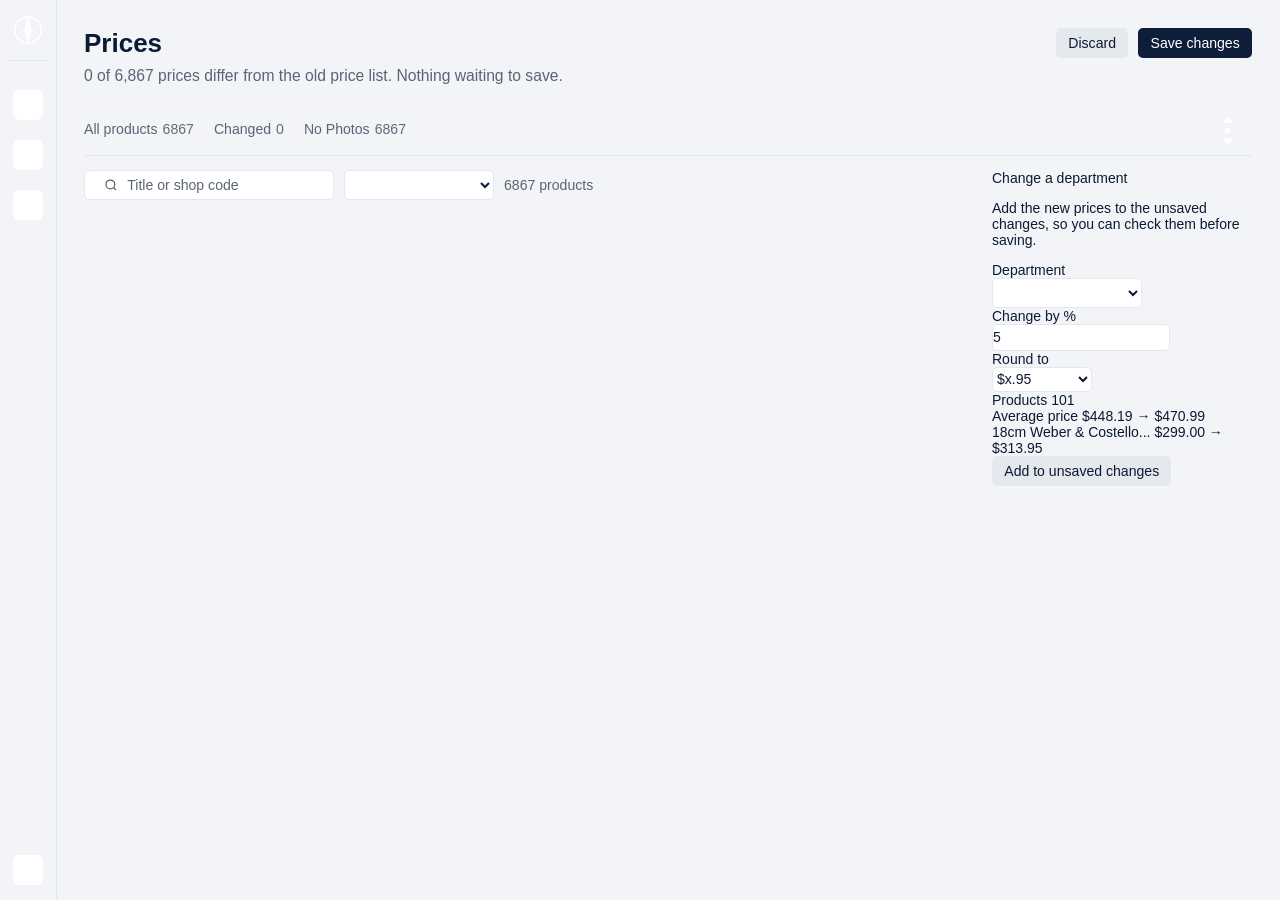
==== price.html @ 02f901e6 "UI-WIP" ====
<!doctype html>
<html lang="en">
  <head>
    <meta charset="UTF-8" />
    <meta name="viewport" content="width=device-width, initial-scale=1.0" />
    <title>Price Message</title>
    <link rel="stylesheet" href="./css/style.css" />
    <link rel="stylesheet" href="./css/price.css" />
  </head>
  <body>

    <!-- Dashboard --> 
    <div class="dashboard">
      <!-- left-sidebar -->
      <aside class="sidebar">
        <div class="sidebar-logo">
          <svg
            id="icon"
            xmlns="http://www.w3.org/2000/svg"
            viewBox="0 0 32 32"
            fill="none"
            stroke="currentColor"
            stroke-width="1.6"
          >
            <circle cx="16" cy="16" r="14" />
            <path d="M16 3.5l3 12.5-3 12.5-3-12.5z" fill="currentColor" />
            <path
              d="M3.5 16l12.5-2 12.5 2-12.5 2z"
              fill="currentColor"
              fill-opacity=".35"
              stroke="none"
            />
          </svg>
        </div>

        <nav class="sidebar-nav">
          <a href="./price.html" class="nav-item" title="Prices">
            <svg
              id="icon"
              xmlns="http://www.w3.org/2000/svg"
              viewBox="0 0 24 24"
              fill="none"
              stroke="currentColor"
              stroke-width="1.5"
            >
              <path d="M3 12V4h8l10 10-8 8z" />
              <circle cx="7.5" cy="8.5" r="1.5" />
            </svg>
          </a>

          <a href="./team.html" class="nav-item" title="Team">
            <svg
              id="icon"
              xmlns="http://www.w3.org/2000/svg"
              viewBox="0 0 24 24"
              fill="none"
              stroke="currentColor"
              stroke-width="1.5"
            >
              <circle cx="9" cy="8" r="3.5" />
              <path d="M2.5 20c.8-3.6 3.3-5.5 6.5-5.5s5.7 1.9 6.5 5.5" />
              <path
                d="M16 4.6a3.5 3.5 0 0 1 0 6.8M18.5 14.8c1.6.8 2.6 2.5 3 5.2"
              />
            </svg>
          </a>

          <a href="#" class="nav-item" title="">
            <svg
              id="icon"
              xmlns="http://www.w3.org/2000/svg"
              viewBox="0 0 24 24"
              fill="none"
              stroke="currentColor"
              stroke-width="1.5"
            >
              <path d="M3 9l1.5-5h15L21 9M4 9v11h16V9M3 9h18" />
              <path d="M9.5 20v-6h5v6" />
            </svg>
          </a>
        </nav>

        <div class="sidebar-bottom">
          <a href="./signIn.html" class="nav-item" title="Logout">
            <svg
              id="icon"
              xmlns="http://www.w3.org/2000/svg"
              viewBox="0 0 24 24"
              fill="none"
              stroke="currentColor"
              stroke-width="1.5"
            >
              <path d="M14 4h5v16h-5M10 8l-4 4 4 4M6 12h10" />
            </svg>
          </a>
        </div>
      </aside>

      <!-- main content -->
       <main class="main-content">
        <!-- header -->
        <header class="page-header"> 
          <div class="header-titles">
            <h1>Prices</h1>
            <p class="header-subtitle" id="price-status-subtitle">
              0 of 6,867 prices differ from the old price list. Nothing waiting to save.
            </p>
          </div>
          <div class="header-actions">
            <button type="button" class="btn-secondary" id="discard-btn" disabled>
              Discard
            </button>
            <button type="button" class="btn-primary" id="save-btn" disabled>
              Save changes
            </button>
          </div>
        </header>

        <!-- FILTER TABS BAR -->
        <div class="tabs-bar">
          <div class="filter-tabs" role="tablist">
            <button type="button" class="tab-btn" data-tab="all">
              All products <span class="tab-count" id="tab-all-count"> 6867 </span>
            </button>
            <button type="button" class="tab-btn" data-tab="changed">
              Changed <span class="tab-count" id="tab-changed-count"> 0 </span>
            </button>
            <button type="button" class="tab-btn" data-tab="nophoto">
              No Photos <span class="tab-count" id="tab-nophoto-count"> 6867 </span>
            </button>
          </div>

          <button type="button" class="theme-cycle-btn" id="theme-toggle-btn" title="Toggle theme" aria-label="Toggle theme">
            <svg width="14" height="18" viewBox="0 0 14 18" fill="currentColor">
              <path d="M7 1l3 3.5H4L7 1zm0 16l-3-3.5h6L7 17z" /> 
              <circle cx="7" cy="9" r="1.6" />
            </svg>
          </button>
        </div>

        <!-- Two-Column-Layout -->
        <div class="content-layout">

          <!-- Left-table-column -->
           <section class="table-section">
            
            <!-- Search Bar and Department Filter Toolbar -->
             <div class="table-toolbar">
              <div class="toolbar-controls">
                <!-- search-box -->
                <div class="search-box">
                  <svg id="icon" xmlns="http://www.w3.org/2000/svg" viewBox="0 0 24 24" fill="none" stroke="currentColor" stroke-width="2">
                    <circle cx="11" cy="11" r="7"/>
                    <path d="M20 20l-4-4"/>
                  </svg>
                  <input type="search" placeholder="Title or shop code" id="search-input" autocomplete="off">
                </div>
                <!-- filter toolbar -->
                 <select id="filter-department" class="select-control" aria-label="Filter by department"></select>
                 <!-- total-product-count -->
                  <div class="toolbar-count" id="filter-count"> 6867 products</div>
              </div>
             </div>

             <!-- Products tables -->
             <div class="table-wrapper">

             </div>

           </section>

           <!-- Right -- Department -- Change card -->
            <aside class="department-card">
              <h>Change a department</h>
              <p>Add the new prices to the unsaved changes, so you can check them before saving.</p>
              <div class="form-group">
                <label for="bulk-department" class="form-label"> Department</label> <br>
                <select class="select-control" id="bulk-department"></select>
              </div>

              <div class="form-row">
                <div>
                  <label for="bulk-percentage" class="form-label"> Change by % </label> <br>
                  <input type="number" id="bulk-percentage" class="input-control" value="5" step="1">
                </div>

                <div>
                  <label for="bulk-round" class="form-label"> Round to </label> <br>
                  <select id="bulk-round" class="input-control">
                    <option value="$x.95"> $x.95 </option>
                    <option value="$x.99"> $x.99 </option>
                    <option value="Nearest 10c"> Nearest 10c </option>
                    <option value="Exact cents"> Exact cents </option>
                  </select>
                </div>

                <!-- preview -->
                 <div class="bulk-preview">
                  <div class="preview-row">
                <span class="preview-label">Products</span>
                <span class="preview-val" id="preview-count">101</span>
              </div>
              <div class="preview-row">
                <span class="preview-label">Average price</span>
                <span class="preview-val" id="preview-avg">$448.19 &rarr; $470.99</span>
              </div>
              <div class="preview-row">
                <span class="preview-label" id="preview-sample-name">18cm Weber &amp; Costello...</span>
                <span class="preview-val" id="preview-sample-price">$299.00 &rarr;<br />$313.95</span>
              </div>
                 </div>

              <button type="button" class="btn-secondary" id="apply-department-btn">
                Add to unsaved changes
              </button>
            </aside>
            
        </div>

        </div>
       </main>
      </div>
  </body>
</html>
---- css/style.css ----
/* Base reset */
:root {
  color-scheme: light;
  box-sizing: border-box;
  padding-top: env(safe-area-inset-top, 0px);
  padding-bottom: env(safe-area-inset-bottom, 0px);
}

html {
  scroll-padding-top: env(safe-area-inset-top, 0px);
}

body {
  margin: 0;
  padding: 0;
  font:
    14px -apple-system,
    BlinkMacSystemFont,
    sans-serif;
  background: #fff;
  color: #000;
}

img {
  max-width: 100%;
}

[hidden]:not([hidden="until-found" i]) {
  display: none !important;
}

:root {
  --ground: #f3f5f8;
  --raised: #e6eaf1;
  --ink: #0c1a33;
  --soft: #46546f;
  --gold: #c9a245;
  --gold-ink: #75580f;
  --on-dark: #f2f4f8;
  --on-dark-soft: #c3cbdb;
  --scrim: rgba(6, 12, 28, 0.62);

  /* cover grounds: brand surfaces, identical in both themes */
  --navy: #0e1d3a;
  --navy-2: #1b2f57;
  --steel: #2c4a78;
  --sea: #123a4f;
  --paper: #e1e7ef;
  --cover-gold: #c9a245;

  /* staff ledger (achromatic-ledger, blue-grey face) */
  --l-ground: #f2f4f7;
  --l-surface: #ffffff;
  --l-border: #e4e8ee;
  --l-rule: #edf0f4;
  --l-control: #cdd4de;
  --l-text: #0c1a33;
  --l-muted: #5a6476;
  --l-primary: #0e1d3a;
  --l-on-primary: #ffffff;
  --l-secondary: #e5e8ed;
  --l-active: #e8ecf2;
  --l-signal: #8a6612;
  --l-signal-bg: #f7efd9;
  --l-negative: #b4232a;

  --font: "Archivo", "Helvetica Neue", Arial, sans-serif;
  --step-small: clamp(0.9375rem, 0.9rem + 0.1vw, 1rem);
  --step-body: clamp(1.0625rem, 1rem + 0.25vw, 1.1875rem);
  --step-lead: clamp(1.25rem, 1.1rem + 0.7vw, 1.625rem);
  --step-head: clamp(2rem, 1.3rem + 3.2vw, 4rem);
  --step-display: clamp(2.5rem, 8.2vw, 8.25rem);

  --ease-out: cubic-bezier(0.22, 1, 0.36, 1);
  --ease-expo: cubic-bezier(0.16, 1, 0.3, 1);
  --ease-in-out: cubic-bezier(0.76, 0, 0.24, 1);
  --ease-soft: cubic-bezier(0.33, 1, 0.68, 1);
  --ease-drawer: cubic-bezier(0.32, 0.72, 0, 1);
  --t-press: 140ms;
  --t-hover: 180ms;
  --t-ui: 240ms;

  --margin: max(16px, env(safe-area-inset-left, 0px));
  --margin-r: max(16px, env(safe-area-inset-right, 0px));
}

@media (prefers-color-scheme: dark) {
  :root:not([data-theme="light"]) {
    --ground: #08132a;
    --raised: #102042;
    --ink: #eef1f6;
    --soft: #a9b4ca;
    --gold-ink: #dcb860;
    --l-ground: #0b0c0e;
    --l-surface: #141518;
    --l-border: #26282d;
    --l-rule: #1d1f23;
    --l-control: #3d4047;
    --l-text: #f2f3f5;
    --l-muted: #a3a8b2;
    --l-primary: #f2f3f5;
    --l-on-primary: #0c1a33;
    --l-secondary: #24262b;
    --l-active: #1f2125;
    --l-signal: #dcb860;
    --l-signal-bg: #2a2416;
    --l-negative: #f08080;
    color-scheme: dark;
  }
}

:root[data-theme="dark"] {
  --ground: #08132a;
  --raised: #102042;
  --ink: #eef1f6;
  --soft: #a9b4ca;
  --gold-ink: #dcb860;
  --l-ground: #0b0c0e;
  --l-surface: #141518;
  --l-border: #26282d;
  --l-rule: #1d1f23;
  --l-control: #3d4047;
  --l-text: #f2f3f5;
  --l-muted: #a3a8b2;
  --l-primary: #f2f3f5;
  --l-on-primary: #0c1a33;
  --l-secondary: #24262b;
  --l-active: #1f2125;
  --l-signal: #dcb860;
  --l-signal-bg: #2a2416;
  --l-negative: #f08080;
  color-scheme: dark;
}
---- css/price.css ----
@import url(./style.css);

/* *,
*::before,
*::after{
  box-sizing: border-box;
} */

body{
  color: var(--l-text);
  min-height: 100vh;
  margin: 0;
  font-family: var(--font);
  background-color: var(--l-ground);
  -webkit-font-smoothing: antialiased;
}
/* DASHBOARD */
.dashboard {
  display: flex;
  min-height: 100vh;
  background-color: var(--l-ground);
}

/* SVG -- ICONS */
svg {
  min-width: 30px;
  color: white;
  padding: 0.5em;
}

/* SIDEBAR */
.sidebar {
  width: 4em;
  min-width: 4em;
  height: 100vh;

  position: fixed;
  left: 0;
  top: 0;

  /* background-color: var(--l-ground); */
  border-right: 1px solid var(--l-border);

  display: flex;
  flex-direction: column;
  align-items: center;

  z-index: 100;
}

.sidebar-logo {
  height: 60px;
  max-width: 60px;

  display: flex;
  justify-content: center;
  align-items: center;

  border-bottom: 1px solid var(--l-border);
  margin-bottom: 15px;
}

.sidebar-nav {
  width: 100%;
  display: flex;
  flex-direction: column;
  gap: 20px;
  padding-top: 1em;
}

.nav-item {
  width: 30px;
  height: 30px;

  margin: 0 auto;
  background-color: var(--l-surface);

  display: flex;
  justify-content: center;
  align-items: center;

  border-radius: 6px;
  transition: 0.2s;
}

.nav-item:hover {
  background-color: var(--l-active);
  color: var(--l-text);
}

.nav-item.active {
  background-color: var(--l-secondary);
  color: var(--l-text);
}

.sidebar-bottom {
  margin-top: auto;
  padding-bottom: 15px;
}

/* main wrokspace -- main content */
.main-content{
  margin-left: 4em;
  width: calc(100% - 50px);
  padding: 2em 2em;
}

/* Top-header */
.page-header{
  display: flex;
  align-items: flex-start;
  justify-content: space-between;
  gap: 30px;
  margin-bottom: 1em;
}

.header-titles h1{
  font-size: var(--step-lead);
  margin: 0 0 0.3em 0;
}

.header-titles p{
  font-size: var(--step-small);
  color: var(--l-muted);
  margin: 0 0 0.5em 0;
}

.header-actions{
  display: flex;
  align-items: center;
  gap: 10px;
}

.btn-secondary{
  background-color: var(--l-secondary);
  color: var(--l-text);
  border-color: var(--l-border);
  font-size: clamp(0.7rem, 0.8rem + 0.1vw, 9rem);
  height: 30px;
  padding: 0 0.8em;
  cursor: pointer;
  border: 1px solid transparent;
  border-radius: 5px;
  transition: opacity var(--t-hover), background-color var(--t-hover), border-color var(--t-hover);
}

.btn-secondary:hover{
  background-color: var(--l-control);
}

.btn-primary{
  background-color: var(--l-primary);
  color: var(--l-on-primary);
  border-color: var(--l-border);
  font-size: clamp(0.7rem, 0.8rem + 0.1vw, 9rem);
  height: 30px;
  padding: 0 0.8em;
  cursor: pointer;
  border: 1px solid transparent;
  border-radius: 5px;
  transition: opacity var(--t-hover), background-color var(--t-hover), border-color var(--t-hover);
}

.btn-primary:hover{
  opacity: 0.9;
  background-color: var(--l-primary);
}

/* FILTER TABS BAR */
.tabs-bar{
  display: flex;
  align-items: center;
  justify-content: space-between;
  border-bottom: 1px solid var(--l-border);
  margin-bottom: 1em;
  /* padding-bottom: 0.5em; */
}

.filter-tabs{
  display: flex;
  align-items: center;
  gap: 20px;
}

.tab-btn{
  background: none;
  border: none;
  border-bottom: 2px solid transparent;
  padding: 0.5em 0em 0.6em;
  margin-bottom: -1px;
  font-size: clamp(0.7rem, 0.8rem + 0.1vw, 9rem);
  color: var(--l-muted);
  cursor: pointer;
  display: inline-flex;
  gap: 5px;
  align-items: center;
  transition: color var(--t-hover), border-color var(--t-hover);
}

.tab-btn:hover{
  color: var(--l-text);
}

.tab-btn.active{
  color: var(--l-text);
  font-weight: 600;
  border-bottom-color: var(--l-text);
}

.tab-count{
  font-size: clamp(0.7rem, 0.8rem + 0.1vw, 9rem);
  opacity: 0.95;
  font-variant-numeric: tabular-nums;
}

.theme-cycle-btn{
  background: none;
  border: none;
  color: var(--l-muted);
  cursor: pointer;
  padding: 0.1em;
  display: flex;
  align-items: center;
  justify-content: center;
  border-radius: 5px;

  svg{
    height: 32px;
    width: 32px;
  }
}

.theme-cycle-btn:hover{
  opacity: 0.8px;
  color: var(--l-text);
}

/* <!-- Search Bar and Department Filter Toolbar --> */
.content-layout{
  display: grid;
  grid-template-columns: minmax(0,1fr) 260px;
  gap: 25px;
  align-items: start;
}

.table-toolbar{
  display: flex;
  justify-content: space-between;
  align-items: center;
  gap: 20px;
  margin-bottom: 0.8em;
}

.toolbar-controls {
  display: flex;
  align-items: center;
  justify-self: end;
  gap: 10px;
}

.search-box{
  position: relative;
  width: 250px;
}

.search-box svg{
  position: absolute;
  left: 5px;
  top: 50%;
  transform: translateY(-50%);
  width: 15px;
  height: 15px;
  color: var(--l-muted);
  pointer-events: none;
}

.search-box input {
  width: 100%;
  height: 30px;
  padding: 0.2em 0.8em 0.2em 3em;
  background-color: var(--l-surface);
  border: 1px solid var(--l-border);
  border-radius: 5px;
  color: var(--l-text);
  font-size: clamp(0.7rem, 0.8rem + 0.1vw, 9rem);
  outline: none;
  transition: border-color var(--t-hover);
}

.search-box input::placeholder {
  color: var(--l-muted);
}

.search-box input:focus,
.select-control:focus,
.input-control:focus,
.price-input-wrapper:focus-within {
  border-color: var(--gold);
  box-shadow: 0 0 0 1px rgba(201, 162, 69, 0.25);
}

.select-control {
  height: 30px;
  padding: 0.2em 1em 0.2 1em;
  background-color: var(--l-surface);
  border: 1px solid var(--l-border);
  border-radius: 5px;
  color: var(--l-text);
  font-size: clamp(0.7rem, 0.8rem + 0.1vw, 9rem);
  outline: none;
  cursor: pointer;
  min-width: 150px;
}

.toolbar-count {
  font-size: clamp(0.7rem, 0.8rem + 0.1vw, 9rem);
  color: var(--l-muted);
  font-variant-numeric: tabular-nums;
}

.input-control {
  height: 25px;
  padding: 0em 0em 0em 0em;
  background-color: var(--l-surface);
  border: 1px solid var(--l-border);
  border-radius: 5px;
  color: var(--l-text);
  font-size: clamp(0.7rem, 0.8rem + 0.1vw, 9rem);
  outline: none;
  cursor: pointer;
  min-width: 100px;
}
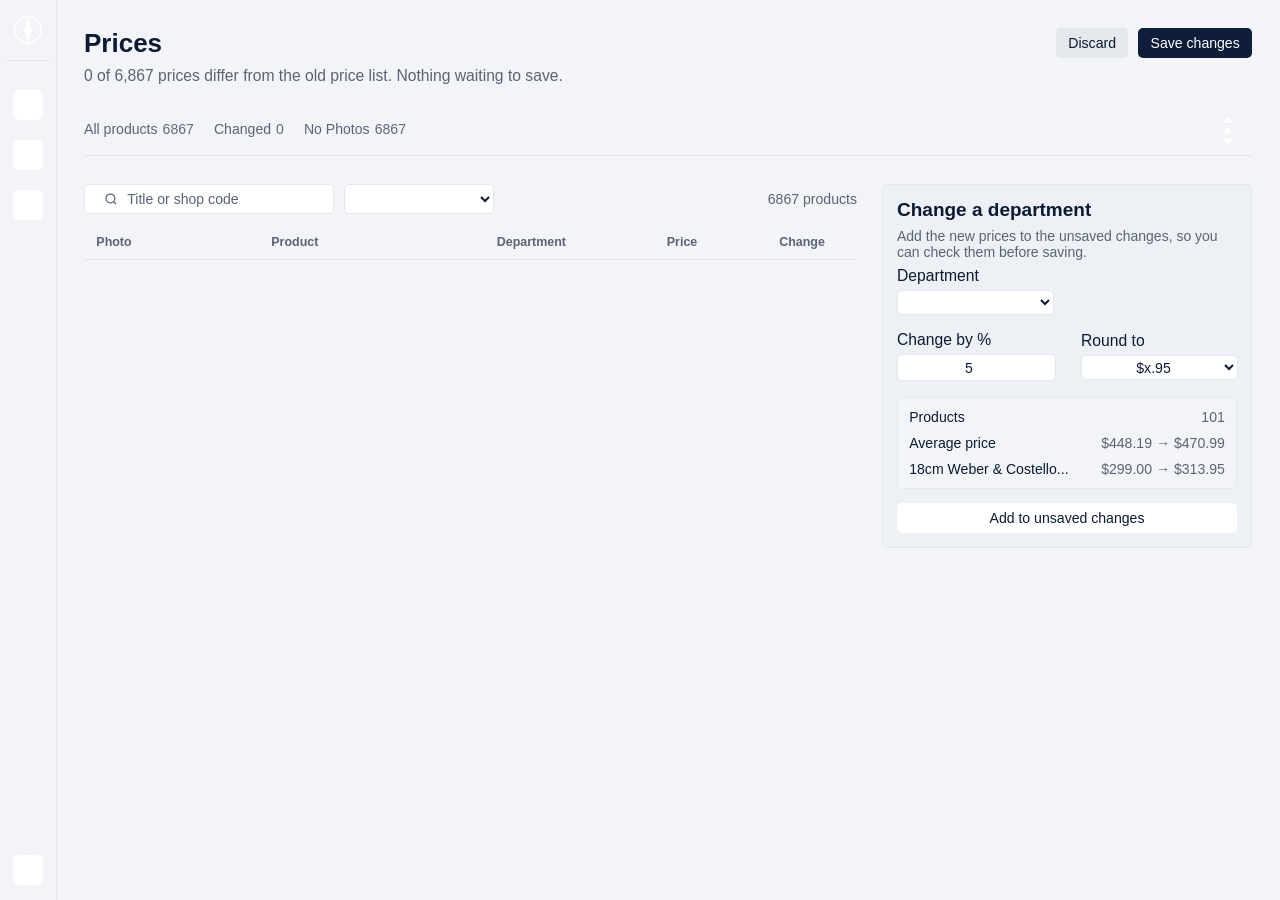
==== commit c555691a: "prices UI --- WIP . JS inprogress" ====
--- a/price.html
+++ b/price.html
@@ -158,24 +158,44 @@
                 <!-- filter toolbar -->
                  <select id="filter-department" class="select-control" aria-label="Filter by department"></select>
                  <!-- total-product-count -->
+                 </div>
                   <div class="toolbar-count" id="filter-count"> 6867 products</div>
-              </div>
              </div>
 
-             <!-- Products tables -->
+             <!-- Products container -->
              <div class="table-wrapper">
-
+              <!-- Products tables -->
+              <table class="products-table">
+                <thead>
+                  <tr>
+                    <th class="col-photo">Photo</th>
+                    <th class="col-product sortable" data-sort="title" title="Sort by Product">
+                      Product
+                    </th>
+                    <th class="col-dept sortable" data-sort="department" title="Sort by Department">
+                      Department
+                    </th>
+                    <th class="col-price sortable" data-sort="price" title="Sort by Price">
+                      Price
+                    </th>
+                    <th class="col-change sortable" data-sort="change" title="Sort by Change">
+                      Change
+                    </th>
+                  </tr>
+                </thead>
+                <tbody id="products-tbody"></tbody>
+              </table>
              </div>
 
            </section>
 
            <!-- Right -- Department -- Change card -->
             <aside class="department-card">
-              <h>Change a department</h>
+              <h2>Change a department</h2>
               <p>Add the new prices to the unsaved changes, so you can check them before saving.</p>
               <div class="form-group">
                 <label for="bulk-department" class="form-label"> Department</label> <br>
-                <select class="select-control" id="bulk-department"></select>
+                <select class="input-control" id="bulk-department"></select>
               </div>
 
               <div class="form-row">
@@ -193,10 +213,11 @@
                     <option value="Exact cents"> Exact cents </option>
                   </select>
                 </div>
+              </div>
 
                 <!-- preview -->
-                 <div class="bulk-preview">
-                  <div class="preview-row">
+              <div class="bulk-preview">
+              <div class="preview-row">
                 <span class="preview-label">Products</span>
                 <span class="preview-val" id="preview-count">101</span>
               </div>
@@ -206,11 +227,11 @@
               </div>
               <div class="preview-row">
                 <span class="preview-label" id="preview-sample-name">18cm Weber &amp; Costello...</span>
-                <span class="preview-val" id="preview-sample-price">$299.00 &rarr;<br />$313.95</span>
-              </div>
-                 </div>
-
-              <button type="button" class="btn-secondary" id="apply-department-btn">
+                <span class="preview-val" id="preview-sample-price">$299.00 &rarr; $313.95</span>
+              </div>
+              </div>
+
+              <button type="button" class="btn-savechange" id="apply-department-btn">
                 Add to unsaved changes
               </button>
             </aside>
--- a/css/style.css
+++ b/css/style.css
@@ -119,7 +119,7 @@
   --l-surface: #141518;
   --l-border: #26282d;
   --l-rule: #1d1f23;
-  --l-control: #3d4047;
+  --l-control: #293b63;
   --l-text: #f2f3f5;
   --l-muted: #a3a8b2;
   --l-primary: #f2f3f5;
--- a/css/price.css
+++ b/css/price.css
@@ -14,6 +14,7 @@
   background-color: var(--l-ground);
   -webkit-font-smoothing: antialiased;
 }
+
 /* DASHBOARD */
 .dashboard {
   display: flex;
@@ -172,7 +173,7 @@
   align-items: center;
   justify-content: space-between;
   border-bottom: 1px solid var(--l-border);
-  margin-bottom: 1em;
+  margin-bottom: 2em;
   /* padding-bottom: 0.5em; */
 }
 
@@ -238,7 +239,7 @@
 /* <!-- Search Bar and Department Filter Toolbar --> */
 .content-layout{
   display: grid;
-  grid-template-columns: minmax(0,1fr) 260px;
+  grid-template-columns: minmax(0,1fr) 370px;
   gap: 25px;
   align-items: start;
 }
@@ -254,7 +255,7 @@
 .toolbar-controls {
   display: flex;
   align-items: center;
-  justify-self: end;
+  justify-content: stretch;
   gap: 10px;
 }
 
@@ -318,9 +319,44 @@
   font-variant-numeric: tabular-nums;
 }
 
+/* Right -- Department -- Change card */
+.department-card{
+  padding: 1em 1em;
+  border: 1px solid var(--l-border);
+  border-radius: 5px;
+  background-color: var(--l-rule);
+}
+
+.department-card h2{
+  font: var(--l-text);
+  font-size: var(--step-body);
+  font-weight: 600;
+  margin: 0em 0em;
+}
+
+.department-card p{
+  color: var(--l-muted);
+  margin: 0.5em 0em;
+}
+
+.form-label{
+  font: var(--l-text);
+  font-size: var(--step-small);
+  margin-bottom: 1em;
+}
+
+/* form-row */
+.form-row{
+  display: flex;
+  align-items: center;
+  gap: 25px;
+  margin: 0.7em 0em;
+}
+
 .input-control {
   height: 25px;
-  padding: 0em 0em 0em 0em;
+  padding: 0em;
+  margin: 0.4em 0em;
   background-color: var(--l-surface);
   border: 1px solid var(--l-border);
   border-radius: 5px;
@@ -328,5 +364,141 @@
   font-size: clamp(0.7rem, 0.8rem + 0.1vw, 9rem);
   outline: none;
   cursor: pointer;
-  min-width: 100px;
+  width: 157px;
+  text-align: center;
+}
+
+/* bulk-preview */
+.bulk-preview{
+  display: grid;
+  grid-row: row;
+  gap: 10px;
+  background-color: var(--l-ground);
+  border: 1px solid var(--l-border);
+  border-radius: 5px;
+  padding: 0.8em 0.8em;
+}
+
+.preview-row{
+  display: flex;
+  justify-content: space-between;
+  gap: 20px;
+}
+
+.preview-label{
+  font-size: clamp(0.7rem, 0.8rem + 0.1vw, 0.9rem);
+}
+
+.preview-val{
+  font-size: clamp(0.7rem, 0.8rem + 0.1vw, 0.9rem);
+  color: var(--l-muted);
+}
+
+.btn-savechange{
+  background-color: var(--l-surface);
+  color: var(--l-text);
+  border-color: var(--l-surface);
+  font-size: clamp(0.7rem, 0.8rem + 0.1vw, 9rem);
+  min-width: 340px;
+  height: 30px;
+  padding: 0 0.8em;
+  margin-top: 1em;
+  cursor: pointer;
+  border: 1px solid transparent;
+  border-radius: 5px;
+  transition: opacity var(--t-hover), background-color var(--t-hover), border-color var(--t-hover);
+}
+
+.btn-savechange:hover{
+  background-color: var(--l-control);
+}
+
+/* Product - contaner */
+.table-wrapper{
+  width: 100%;
+  overflow-x: auto;
+}
+
+/* products-table */
+.products-table{
+  width: 100%;
+  border-collapse: collapse;
+  table-layout: fixed;
+}
+
+.products-table thead th{
+  font-size: clamp(0.6rem, 0.7rem + 0.1vw, 8rem);
+  color: var(--l-muted);
+  text-align: center;
+  padding: 0.8em 0.4em;
+  border-bottom: 1px solid var(--l-border);
+  user-select: none;
+}
+
+.products-table thead th.sortable{
+  cursor: pointer;
+  transition: color var(--t-hover);
+}
+
+.products-table thead th.sortable:hover,
+.products-table thead th.sortable.is_sorted{
+  color: var(--l-text);
+}
+
+/* .sort-indicator {
+  display: inline-block;
+  margin-left: 3px;
+  font-size: 10px;
+  color: var(--gold);
+} */
+
+/* table-headers */
+
+/* photos */
+.col-photo{
+  width: 50px;
+}
+
+/* prodcuts */
+.col-product{
+  width: 45%;
+}
+
+/* departments */
+.col-dept{
+  width: 25%;
+}
+
+/* prices */
+.col-price{
+  width: 120px;
+}
+
+/* changes */
+.col-change{
+  width: 100px;
+}
+
+/* table infos */
+.products-table tbody tr {
+  border-bottom: 1px solid var(--l-rule);
+  transition: background-color var(--t-hover);
+}
+ 
+.products-table tbody tr:hover {
+  background-color: rgba(255, 255, 255, 0.015);
+}
+ 
+.products-table tbody tr.row-changed {
+  background-color: var(--l-signal-bg);
+}
+ 
+.products-table td {
+  padding: 8px;
+  vertical-align: middle;
+  font-size: 12.5px;
+}
+ 
+.products-table td:first-child {
+  padding-left: 0;
 }
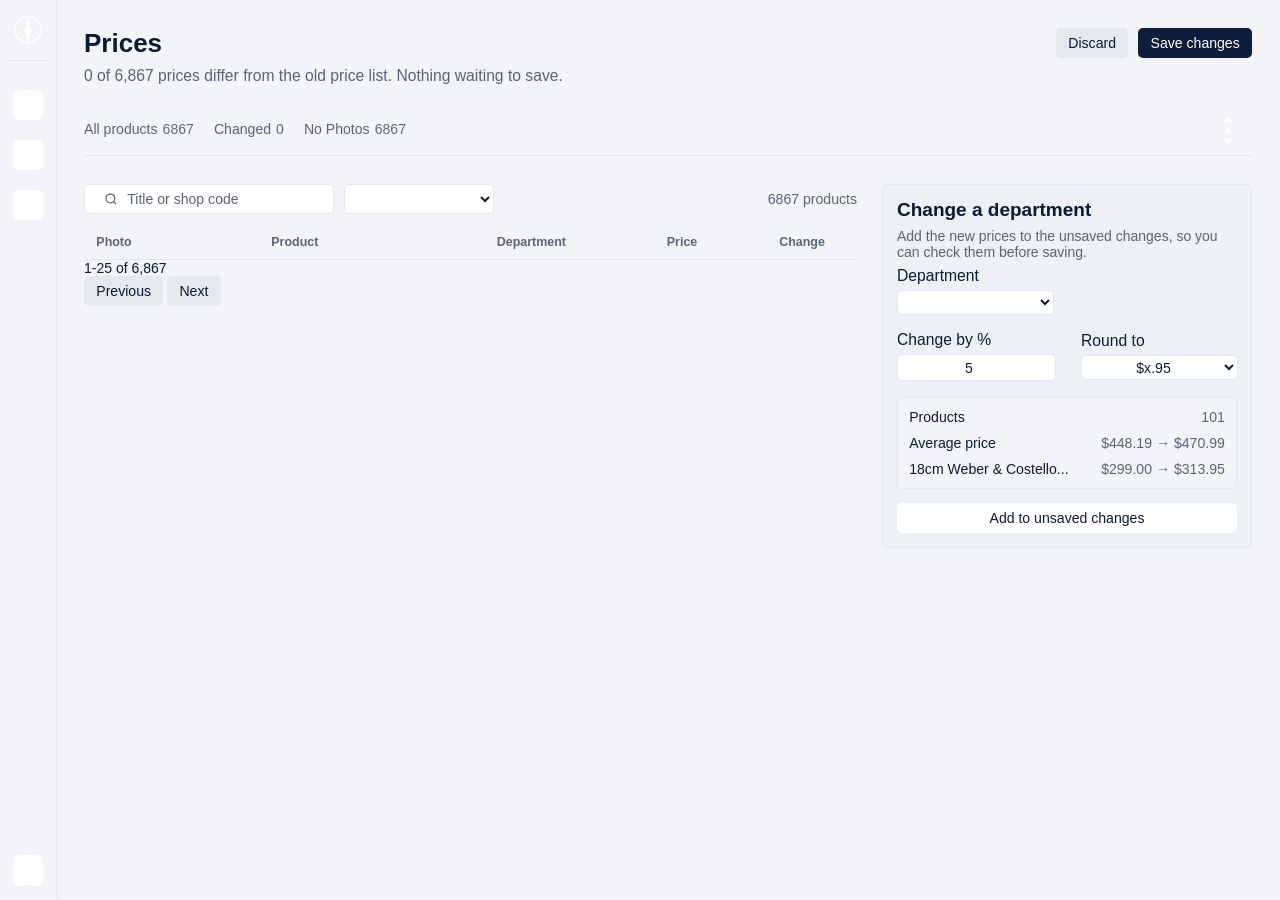
==== commit a4f970dd: "Pagination UI -WIP" ====
--- a/price.html
+++ b/price.html
@@ -166,6 +166,7 @@
              <div class="table-wrapper">
               <!-- Products tables -->
               <table class="products-table">
+                <!-- Table-header -->
                 <thead>
                   <tr>
                     <th class="col-photo">Photo</th>
@@ -183,9 +184,25 @@
                     </th>
                   </tr>
                 </thead>
+                <!-- Table - infos -->
                 <tbody id="products-tbody"></tbody>
               </table>
              </div>
+
+             <!-- Pagination Section -->
+              <div class="Pagination-bar">
+                <div class="Pagination-info" id="Pagination-info">
+                  1-25 of 6,867
+                </div>
+                <div class="Pagination-controls">
+                  <button type="button" class="btn-secondary" id="prev-page-btn">
+                    Previous
+                  </button>                  
+                  <button type="button" class="btn-secondary" id="next-page-btn">
+                    Next
+                  </button>
+                </div>
+              </div>
 
            </section>
 
--- a/css/price.css
+++ b/css/price.css
@@ -501,4 +501,20 @@
  
 .products-table td:first-child {
   padding-left: 0;
+}
+
+/* pagination-section */
+.pagination-bar{
+  display: flex;
+  align-items: center;
+  justify-content: space-between;
+  padding: 1em 0em;
+  font-size: var(--step-small);
+  color: var(--l-muted);
+}
+
+.pagination-controls{
+  display: flex;
+  align-items: center;
+  gap: 10px;
 }
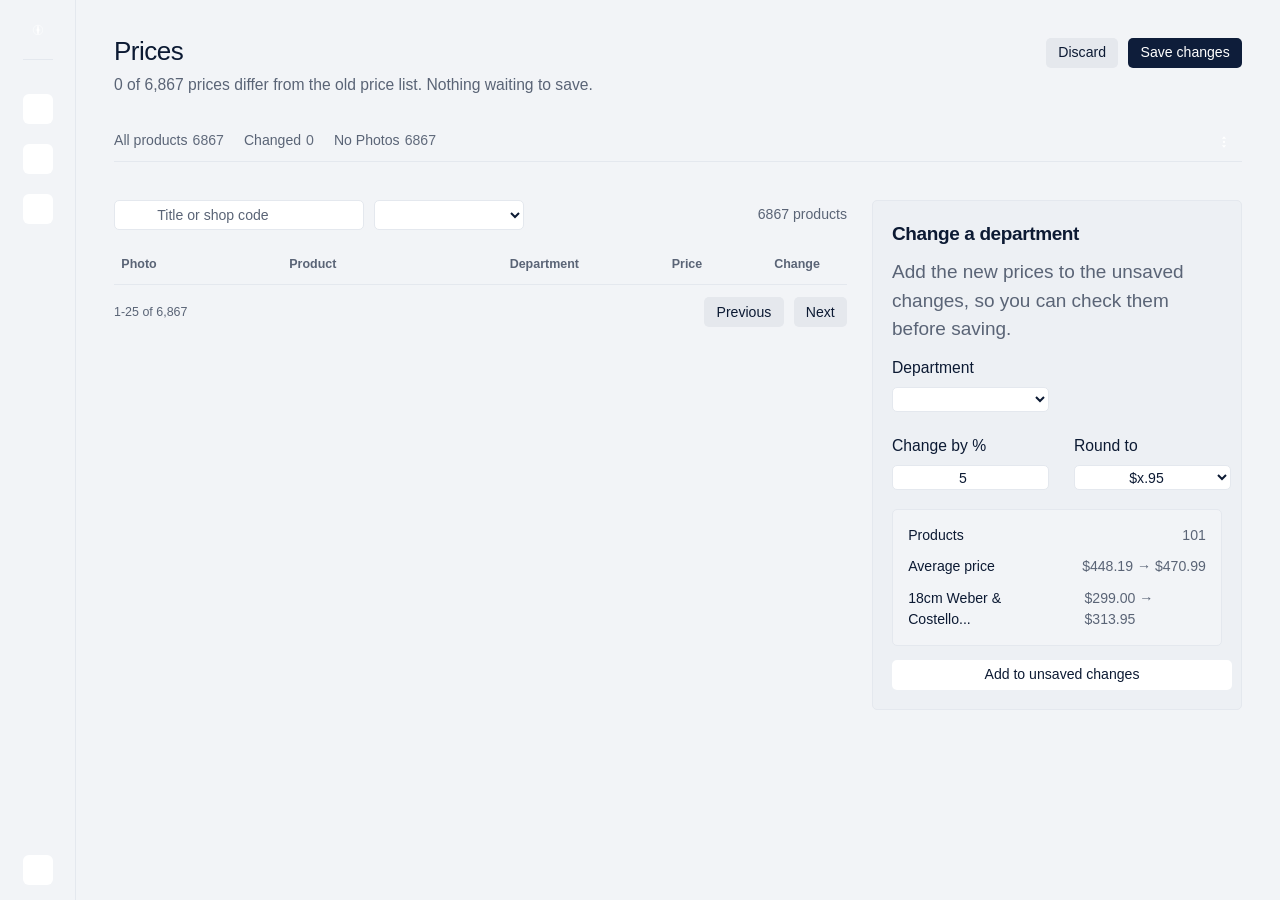
==== commit fe9bf568: "price js files add and priceService.js WIP" ====
--- a/price.html
+++ b/price.html
@@ -258,5 +258,8 @@
         </div>
        </main>
       </div>
+
+      <script type="module" src="./js/price.js"></script>
+      
   </body>
 </html>
--- a/css/style.css
+++ b/css/style.css
@@ -1,34 +1,3 @@
-/* Base reset */
-:root {
-  color-scheme: light;
-  box-sizing: border-box;
-  padding-top: env(safe-area-inset-top, 0px);
-  padding-bottom: env(safe-area-inset-bottom, 0px);
-}
-
-html {
-  scroll-padding-top: env(safe-area-inset-top, 0px);
-}
-
-body {
-  margin: 0;
-  padding: 0;
-  font:
-    14px -apple-system,
-    BlinkMacSystemFont,
-    sans-serif;
-  background: #fff;
-  color: #000;
-}
-
-img {
-  max-width: 100%;
-}
-
-[hidden]:not([hidden="until-found" i]) {
-  display: none !important;
-}
-
 :root {
   --ground: #f3f5f8;
   --raised: #e6eaf1;
@@ -40,7 +9,6 @@
   --on-dark-soft: #c3cbdb;
   --scrim: rgba(6, 12, 28, 0.62);
 
-  /* cover grounds: brand surfaces, identical in both themes */
   --navy: #0e1d3a;
   --navy-2: #1b2f57;
   --steel: #2c4a78;
@@ -48,7 +16,6 @@
   --paper: #e1e7ef;
   --cover-gold: #c9a245;
 
-  /* staff ledger (achromatic-ledger, blue-grey face) */
   --l-ground: #f2f4f7;
   --l-surface: #ffffff;
   --l-border: #e4e8ee;
@@ -119,7 +86,7 @@
   --l-surface: #141518;
   --l-border: #26282d;
   --l-rule: #1d1f23;
-  --l-control: #293b63;
+  --l-control: #3d4047;
   --l-text: #f2f3f5;
   --l-muted: #a3a8b2;
   --l-primary: #f2f3f5;
@@ -131,3 +98,2771 @@
   --l-negative: #f08080;
   color-scheme: dark;
 }
+
+[hidden] {
+  display: none !important;
+}
+
+* {
+  box-sizing: border-box;
+}
+
+html {
+  -webkit-text-size-adjust: 100%;
+}
+
+body {
+  margin: 0;
+  background: var(--ground);
+  color: var(--ink);
+  font-family: var(--font);
+  font-size: var(--step-body);
+  line-height: 1.5;
+  caret-color: var(--gold);
+}
+
+body::before {
+  content: "";
+  position: fixed;
+  inset: 0 0 auto;
+  height: env(safe-area-inset-top, 0px);
+  z-index: 30;
+  background: var(--ground);
+}
+
+::selection {
+  background: var(--gold);
+  color: var(--navy);
+}
+
+h1,
+h2,
+h3 {
+  font-weight: 400;
+  margin: 0;
+  text-wrap: balance;
+  letter-spacing: -0.02em;
+  line-height: 1.05;
+}
+
+p {
+  margin: 0;
+}
+
+a {
+  color: inherit;
+  text-underline-offset: 0.2em;
+  text-decoration-thickness: 0.07em;
+}
+
+button,
+input,
+select,
+textarea {
+  font: inherit;
+  color: inherit;
+}
+
+option {
+  color: var(--ink);
+  background-color: var(--ground);
+}
+
+.app option {
+  color: var(--l-text);
+  background-color: var(--l-surface);
+}
+
+:focus-visible {
+  outline: 2px solid var(--gold);
+  outline-offset: 3px;
+}
+
+img,
+svg {
+  max-width: 100%;
+}
+
+* {
+  scrollbar-color: var(--soft) transparent;
+}
+
+.frame-x {
+  padding-left: var(--margin);
+  padding-right: var(--margin-r);
+}
+
+.num {
+  font-variant-numeric: tabular-nums;
+}
+
+.soft {
+  color: var(--soft);
+}
+
+.small {
+  font-size: var(--step-small);
+}
+
+.btn {
+  display: inline-flex;
+  align-items: center;
+  justify-content: center;
+  gap: 8px;
+  min-height: 44px;
+  padding: 0 20px;
+  border: 0;
+  border-radius: 0;
+  background: var(--gold);
+  color: var(--navy);
+  font-weight: 600;
+  font-size: var(--step-small);
+  text-decoration: none;
+  cursor: pointer;
+  transition: transform var(--t-press) var(--ease-out), background-color var(--t-hover) ease;
+}
+
+.btn:active {
+  transform: scale(0.97);
+}
+
+.btn.dark {
+  background: var(--ink);
+  color: var(--ground);
+}
+
+.btn.quiet {
+  background: var(--raised);
+  color: var(--ink);
+}
+
+@media (hover: hover) and (pointer: fine) {
+  .btn:hover {
+    background: #d8b45a;
+  }
+
+  .btn.dark:hover {
+    background: var(--navy-2);
+    color: var(--on-dark);
+  }
+
+  .btn.quiet:hover {
+    background: var(--paper);
+    color: var(--navy);
+  }
+}
+
+.link {
+  background: none;
+  border: 0;
+  padding: 0;
+  cursor: pointer;
+  text-decoration: underline;
+  text-decoration-color: currentColor;
+  text-underline-offset: 0.2em;
+  text-decoration-thickness: 0.07em;
+  transition: text-decoration-color var(--t-hover) ease;
+}
+
+@media (hover: hover) and (pointer: fine) {
+  .link:hover {
+    text-decoration-color: var(--gold);
+  }
+}
+
+.bar {
+  position: sticky;
+  top: env(safe-area-inset-top, 0px);
+  z-index: 20;
+  background: var(--ground);
+}
+
+.bar-in {
+  display: flex;
+  align-items: center;
+  gap: 8px 28px;
+  min-height: 64px;
+  flex-wrap: wrap;
+  padding-block: 8px;
+}
+
+.wordmark {
+  display: inline-flex;
+  align-items: center;
+  gap: 10px;
+  text-decoration: none;
+  font-weight: 500;
+  font-size: var(--step-small);
+  margin-right: auto;
+  letter-spacing: 0;
+}
+
+.wordmark svg {
+  width: 26px;
+  height: 26px;
+  color: var(--ink);
+}
+
+.nav {
+  display: flex;
+  gap: 4px 22px;
+  flex-wrap: wrap;
+  font-size: var(--step-small);
+}
+
+.nav a {
+  text-decoration: none;
+  color: var(--soft);
+  padding: 6px 0;
+  transition: color var(--t-hover) ease;
+}
+
+.nav a[aria-current="page"] {
+  color: var(--ink);
+  text-decoration: underline;
+  text-decoration-color: var(--gold);
+  text-decoration-thickness: 2px;
+  text-underline-offset: 8px;
+}
+
+@media (hover: hover) and (pointer: fine) {
+  .nav a:hover {
+    color: var(--ink);
+  }
+}
+
+.bar .btn {
+  min-height: 40px;
+  padding: 0 16px;
+}
+
+.count {
+  display: inline-grid;
+  place-items: center;
+  min-width: 22px;
+  height: 22px;
+  padding: 0 6px;
+  background: var(--navy);
+  color: var(--on-dark);
+  font-size: 13px;
+  border-radius: 11px;
+}
+
+.cv {
+  position: relative;
+  display: grid;
+  grid-template-rows: auto 1fr auto;
+  gap: 6px;
+  padding: 12px 12px 10px;
+  overflow: hidden;
+  color: var(--on-dark);
+  background: var(--navy);
+  aspect-ratio: var(--ar, 3 / 4);
+  max-width: 100%;
+}
+
+.cv-type {
+  font-size: 13px;
+  line-height: 1.2;
+  color: var(--on-dark-soft);
+  white-space: nowrap;
+  overflow: hidden;
+  text-overflow: ellipsis;
+  position: relative;
+}
+
+.cv-title {
+  position: relative;
+  align-self: end;
+  font-size: var(--step-body);
+  line-height: 1.15;
+  letter-spacing: -0.01em;
+  display: -webkit-box;
+  -webkit-line-clamp: 4;
+  -webkit-box-orient: vertical;
+  overflow: hidden;
+  overflow-wrap: anywhere;
+}
+
+.cv-foot {
+  position: relative;
+  font-size: 13px;
+  color: var(--on-dark-soft);
+  white-space: nowrap;
+  overflow: hidden;
+  text-overflow: ellipsis;
+}
+
+.cv-art {
+  position: absolute;
+  color: var(--cover-gold);
+  pointer-events: none;
+}
+
+.cv.f-map {
+  background: var(--navy);
+  --ar: 4 / 3;
+}
+
+.cv.f-map .cv-art {
+  width: 46%;
+  right: -6%;
+  top: -8%;
+  opacity: .55;
+}
+
+.cv.f-topo {
+  background: var(--steel);
+  --ar: 3 / 4;
+}
+
+.cv.f-topo .cv-art {
+  width: 120%;
+  right: -45%;
+  top: -20%;
+  opacity: .45;
+}
+
+.cv.f-chart {
+  background: var(--sea);
+  --ar: 4 / 3;
+}
+
+.cv.f-chart .cv-art {
+  width: 100%;
+  left: 0;
+  top: 18%;
+  opacity: .5;
+}
+
+.cv.f-globe {
+  background: var(--navy-2);
+  --ar: 1 / 1;
+}
+
+.cv.f-globe .cv-art {
+  width: 70%;
+  right: -14%;
+  top: -12%;
+  opacity: .6;
+}
+
+.cv.f-book {
+  background: var(--cover-gold);
+  color: var(--navy);
+  --ar: 3 / 4;
+  padding-left: 22px;
+}
+
+.cv.f-book::before {
+  content: "";
+  position: absolute;
+  inset: 0 auto 0 0;
+  width: 9px;
+  background: var(--navy);
+}
+
+.cv.f-book .cv-type,
+.cv.f-book .cv-foot {
+  color: #3d3418;
+}
+
+.cv.f-phrase {
+  background: var(--paper);
+  color: var(--navy);
+  --ar: 3 / 4;
+  padding-left: 22px;
+}
+
+.cv.f-phrase::before {
+  content: "";
+  position: absolute;
+  inset: 0 auto 0 0;
+  width: 9px;
+  background: var(--cover-gold);
+}
+
+.cv.f-phrase .cv-type,
+.cv.f-phrase .cv-foot {
+  color: #3f4c66;
+}
+
+.cv.f-gift {
+  background: var(--paper);
+  color: var(--navy);
+  --ar: 4 / 5;
+}
+
+.cv.f-gift .cv-type,
+.cv.f-gift .cv-foot {
+  color: #3f4c66;
+}
+
+.cv.f-gift .cv-art {
+  width: 44%;
+  right: 8%;
+  top: 10%;
+  color: var(--steel);
+  opacity: .9;
+}
+
+.photo {
+  display: block;
+  width: 100%;
+  height: auto;
+  aspect-ratio: var(--ar, 3 / 4);
+  object-fit: cover;
+  background: var(--navy);
+}
+
+.ph {
+  display: grid;
+  place-items: center;
+  text-align: center;
+  padding: 12px;
+  background: var(--raised);
+  color: var(--soft);
+  font-size: var(--step-small);
+  aspect-ratio: 1;
+}
+
+.ph svg {
+  width: 28px;
+  height: 28px;
+  margin: 0 auto 8px;
+  display: block;
+}
+
+.hero-head {
+  padding-top: clamp(16px, 3vw, 40px);
+}
+
+.hero-head h1 {
+  font-size: var(--step-display);
+  line-height: 0.95;
+  letter-spacing: -0.03em;
+  white-space: nowrap;
+}
+
+.facts {
+  display: grid;
+  grid-template-columns: repeat(4, minmax(0, 1fr));
+  gap: 12px 24px;
+  margin-top: clamp(16px, 2vw, 28px);
+  font-size: var(--step-body);
+  line-height: 1.4;
+}
+
+.facts span,
+.facts p> :not(strong) {
+  color: var(--soft);
+}
+
+.facts strong {
+  font-weight: 500;
+  display: block;
+}
+
+.sheet-wrap {
+  --pad: max(16px, env(safe-area-inset-left, 0px));
+  --gap: 12px;
+  --cols: 6;
+  --start: 2;
+  --cw: calc((100% - 2 * var(--pad) - (var(--cols) - 1) * var(--gap)) / var(--cols));
+  position: relative;
+  margin-top: 24px;
+  height: clamp(560px, 78svh, 820px);
+  overflow: hidden;
+  padding: 0 var(--pad);
+}
+
+.sheet {
+  display: grid;
+  grid-template-columns: repeat(var(--cols), minmax(0, 1fr));
+  gap: var(--gap);
+  height: 100%;
+}
+
+.sheet-wrap .cell-col {
+  position: absolute;
+  z-index: 3;
+  top: 28%;
+  left: calc(var(--pad) + var(--start) * (var(--cw) + var(--gap)));
+  width: calc(2 * var(--cw) + var(--gap));
+  outline: var(--gap) solid var(--ground);
+}
+
+.col {
+  display: flex;
+  flex-direction: column;
+  gap: 12px;
+}
+
+.col:nth-child(1) {
+  margin-top: 0;
+}
+
+.col:nth-child(2) {
+  margin-top: -90px;
+}
+
+.col:nth-child(3) {
+  margin-top: -40px;
+}
+
+.col:nth-child(4) {
+  margin-top: -130px;
+}
+
+.col:nth-child(5) {
+  margin-top: -20px;
+}
+
+.col:nth-child(6) {
+  margin-top: -70px;
+}
+
+@media (prefers-reduced-motion: no-preference) {
+  .col {
+    animation: drift 22s var(--ease-in-out) infinite alternate;
+  }
+
+  .col:nth-child(even) {
+    animation-duration: 27s;
+    animation-direction: alternate-reverse;
+  }
+
+  .sheet-wrap:hover .col {
+    animation-play-state: paused;
+  }
+}
+
+@keyframes drift {
+  from {
+    transform: translateY(0);
+  }
+
+  to {
+    transform: translateY(-56px);
+  }
+}
+
+.fr {
+  display: block;
+  background: none;
+  border: 0;
+  padding: 0;
+  text-align: left;
+  cursor: pointer;
+  width: 100%;
+  transition: opacity var(--t-hover) ease;
+}
+
+.fr .strip {
+  display: flex;
+  justify-content: space-between;
+  gap: 8px;
+  height: 28px;
+  align-items: center;
+  padding: 0 10px;
+  font-size: 13px;
+  white-space: nowrap;
+  overflow: hidden;
+}
+
+.fr .strip span {
+  min-width: 0;
+  overflow: hidden;
+  text-overflow: ellipsis;
+}
+
+.fr .strip span:first-child {
+  flex: none;
+}
+
+.strip.s0 {
+  background: var(--navy);
+  color: var(--on-dark);
+}
+
+.strip.s1 {
+  background: var(--cover-gold);
+  color: var(--navy);
+}
+
+.strip.s2 {
+  background: var(--steel);
+  color: var(--on-dark);
+}
+
+.strip.s3 {
+  background: var(--paper);
+  color: var(--navy);
+}
+
+@media (hover: hover) and (pointer: fine) {
+  .sheet:hover .fr:not(:hover) {
+    opacity: 0.55;
+  }
+
+  .fr:hover .cv-title {
+    text-decoration: underline;
+    text-decoration-color: var(--gold);
+    text-decoration-thickness: 2px;
+  }
+}
+
+.cell {
+  background: var(--navy);
+  color: var(--on-dark);
+  padding: 24px;
+  display: grid;
+  gap: 16px;
+  align-content: start;
+  min-height: 410px;
+  position: relative;
+  z-index: 2;
+}
+
+.cell-line {
+  font-size: var(--step-lead);
+  line-height: 1.3;
+  max-width: 30ch;
+}
+
+.cell form {
+  display: flex;
+  min-width: 0;
+}
+
+.cell input {
+  flex: 1;
+  min-width: 0;
+  min-height: 48px;
+  border: 0;
+  border-radius: 0;
+  padding: 0 14px;
+  background: var(--on-dark);
+  color: var(--navy);
+  font-size: var(--step-body);
+}
+
+.cell input::placeholder {
+  color: #55617a;
+}
+
+.cell input:focus-visible {
+  outline: 2px solid var(--gold);
+  outline-offset: 0;
+}
+
+.cell .btn {
+  min-height: 48px;
+}
+
+.live {
+  display: grid;
+  gap: 2px;
+  min-height: 0;
+}
+
+.live-row {
+  display: grid;
+  grid-template-columns: 30px minmax(0, 1fr) auto;
+  gap: 10px;
+  align-items: center;
+  padding: 6px 0;
+  background: none;
+  border: 0;
+  color: inherit;
+  text-align: left;
+  cursor: pointer;
+  font-size: var(--step-small);
+}
+
+.live-row .mini {
+  width: 30px;
+  height: 38px;
+}
+
+.live-row .mini .cv {
+  padding: 0;
+  aspect-ratio: 30 / 38;
+}
+
+.live-row .mini .cv>* {
+  display: none;
+}
+
+.live-row span:nth-child(2) {
+  white-space: nowrap;
+  overflow: hidden;
+  text-overflow: ellipsis;
+}
+
+.live-row small {
+  display: block;
+  color: var(--on-dark-soft);
+  font-size: var(--step-small);
+}
+
+@media (hover: hover) and (pointer: fine) {
+  .live-row:hover span:nth-child(2) {
+    text-decoration: underline;
+    text-decoration-color: var(--gold);
+  }
+}
+
+.live-note {
+  font-size: var(--step-small);
+  color: var(--on-dark-soft);
+}
+
+.cell-links {
+  display: flex;
+  gap: 18px;
+  flex-wrap: wrap;
+  font-size: var(--step-small);
+  margin-top: auto;
+}
+
+.cell-links button {
+  color: var(--on-dark);
+}
+
+.sec {
+  padding-block: clamp(96px, 12vw, 200px) 0;
+}
+
+.sec h2,
+.svc h2 {
+  font-size: var(--step-lead);
+  font-weight: 500;
+  letter-spacing: -0.01em;
+}
+
+.depts {
+  display: grid;
+  grid-template-columns: minmax(0, 520px) minmax(0, 1fr);
+  gap: clamp(32px, 6vw, 96px);
+  margin-left: clamp(0px, 15vw, 240px);
+}
+
+.dept-list h2 {
+  margin-bottom: 32px;
+}
+
+.dept-group+.dept-group {
+  margin-top: 40px;
+}
+
+.dept-group>p {
+  color: var(--soft);
+  font-size: var(--step-body);
+  margin-bottom: 4px;
+}
+
+.drow {
+  display: grid;
+  grid-template-columns: 16px minmax(0, 1fr) auto;
+  gap: 8px;
+  align-items: center;
+  min-height: 38px;
+  width: 100%;
+  background: none;
+  border: 0;
+  padding: 0;
+  text-align: left;
+  cursor: pointer;
+  font-size: var(--step-body);
+}
+
+.drow .dot {
+  width: 16px;
+  height: 16px;
+  border-radius: 50%;
+}
+
+.drow .val {
+  font-size: var(--step-small);
+  color: var(--soft);
+}
+
+.drow[aria-current="true"] .nm {
+  text-decoration: underline;
+  text-decoration-color: var(--gold);
+  text-decoration-thickness: 2px;
+  text-underline-offset: 5px;
+}
+
+@media (hover: hover) and (pointer: fine) {
+  .drow:hover .nm {
+    text-decoration: underline;
+    text-decoration-color: var(--gold);
+    text-decoration-thickness: 2px;
+    text-underline-offset: 5px;
+  }
+}
+
+.preview {
+  display: grid;
+  gap: 16px;
+  align-content: start;
+  padding-top: 60px;
+  min-width: 0;
+}
+
+.preview-run {
+  display: flex;
+  gap: 8px;
+  flex-wrap: wrap;
+  align-items: end;
+}
+
+.preview-run .fr {
+  width: auto;
+  height: 170px;
+}
+
+.preview-run .fr .cv,
+.preview-run .fr .photo {
+  height: 170px;
+  width: auto;
+}
+
+.preview p {
+  max-width: 52ch;
+}
+
+.picks {
+  display: grid;
+  grid-template-columns: minmax(0, 3fr) minmax(0, 9fr);
+  gap: 24px;
+}
+
+.picks-side {
+  display: grid;
+  grid-template-rows: auto 1fr;
+  gap: 12px;
+  min-width: 0;
+}
+
+.picks-side .notes {
+  display: grid;
+  gap: 24px;
+  align-content: end;
+  font-size: var(--step-small);
+  color: var(--soft);
+  max-width: 30ch;
+}
+
+.run {
+  display: flex;
+  gap: 6px;
+  align-items: flex-end;
+  min-width: 0;
+}
+
+.run figure {
+  margin: 0;
+  flex: none;
+  min-width: 0;
+}
+
+.run .fr {
+  width: auto;
+}
+
+.run .cv,
+.run .photo {
+  height: 22vh;
+  min-height: 180px;
+  width: auto;
+}
+
+.run figure.lifted .cv,
+.run figure.lifted .photo {
+  height: max(48vh, 396px);
+  width: max(48vh, 396px);
+  max-width: none;
+}
+
+.run figcaption {
+  display: flex;
+  justify-content: space-between;
+  gap: 12px;
+  font-size: var(--step-small);
+  padding-top: 8px;
+  width: 0;
+  min-width: 100%;
+}
+
+.run figcaption span:first-child {
+  overflow: hidden;
+  text-overflow: ellipsis;
+  white-space: nowrap;
+}
+
+.shutter {
+  overflow: hidden;
+  display: block;
+}
+
+@media (prefers-reduced-motion: no-preference) {
+  .js .lifted .shutter {
+    clip-path: inset(0 0 100% 0);
+    transition: clip-path 1100ms var(--ease-in-out) 150ms;
+  }
+
+  .js .lifted .shutter>* {
+    transform: scale(1.12);
+    transition: transform 1500ms var(--ease-soft) 150ms;
+  }
+
+  .js .lifted.is-in .shutter {
+    clip-path: inset(0);
+  }
+
+  .js .lifted.is-in .shutter>* {
+    transform: none;
+  }
+}
+
+.svc {
+  display: grid;
+  grid-template-columns: repeat(12, minmax(0, 1fr));
+  gap: 0 24px;
+  padding-block: clamp(96px, 12vw, 180px) 0;
+}
+
+.svc h2 {
+  grid-column: 1 / span 6;
+  grid-row: 1;
+  margin-bottom: 72px;
+}
+
+.svc .svc-cta {
+  grid-column: 10 / span 3;
+  grid-row: 1;
+  align-self: start;
+  justify-self: start;
+}
+
+.svc-col {
+  grid-row: 2;
+  font-size: var(--step-body);
+  line-height: 1.3;
+  display: grid;
+  gap: 6px;
+  align-content: start;
+}
+
+.svc-col.c1 {
+  grid-column: 1 / span 3;
+}
+
+.svc-col.c2 {
+  grid-column: 4 / span 3;
+}
+
+.svc-col.c3 {
+  grid-column: 7 / span 3;
+}
+
+.svc-col strong {
+  font-weight: 400;
+  margin-bottom: 1.25em;
+}
+
+.svc-col button {
+  all: unset;
+  cursor: default;
+  color: var(--soft);
+  transition: color var(--t-hover) ease;
+}
+
+.svc-col button:focus-visible {
+  outline: 2px solid var(--gold);
+  outline-offset: 2px;
+}
+
+.svc-col button:hover,
+.svc-col button:focus-visible,
+.svc-col button.on {
+  color: var(--ink);
+}
+
+.svc-desc {
+  grid-column: 10 / span 3;
+  grid-row: 2;
+  font-size: var(--step-body);
+  line-height: 1.4;
+  align-self: start;
+}
+
+.svc-sum {
+  display: none;
+}
+
+.contact {
+  display: grid;
+  grid-template-columns: repeat(12, minmax(0, 1fr));
+  gap: 0 24px;
+  padding-block: clamp(96px, 12vw, 180px) 64px;
+  align-items: start;
+}
+
+.contact .say {
+  grid-column: 1 / span 5;
+  font-size: var(--step-lead);
+  line-height: 1.2;
+  letter-spacing: -0.015em;
+  max-width: 24ch;
+}
+
+.contact .ph,
+.contact .photo {
+  grid-column: 8 / span 2;
+  width: 160px;
+}
+
+.contact .reach {
+  grid-column: 10 / span 3;
+  display: grid;
+  gap: 10px;
+  font-size: var(--step-body);
+}
+
+.contact .reach h2 {
+  font-size: var(--step-body);
+  font-weight: 500;
+  letter-spacing: 0;
+  margin-bottom: 10px;
+}
+
+.contact .reach p:last-child {
+  font-size: var(--step-small);
+  color: var(--soft);
+  margin-top: 8px;
+}
+
+.foot {
+  display: grid;
+  grid-template-columns: 1fr auto 1fr;
+  gap: 12px 24px;
+  align-items: baseline;
+  padding-top: 14svh;
+  padding-bottom: calc(30px + env(safe-area-inset-bottom, 0px));
+  font-size: var(--step-small);
+}
+
+.foot nav {
+  display: flex;
+  gap: 24px;
+  flex-wrap: wrap;
+  justify-content: center;
+}
+
+.foot nav a {
+  text-decoration: none;
+}
+
+.foot>span:last-child {
+  text-align: right;
+  color: var(--soft);
+}
+
+.foot>span:first-child {
+  color: var(--soft);
+}
+
+.view-head {
+  padding-top: clamp(24px, 4vw, 56px);
+  display: grid;
+  gap: 20px;
+}
+
+.view-head h1 {
+  font-size: var(--step-head);
+}
+
+.view-head p {
+  max-width: 60ch;
+}
+
+.tools {
+  display: flex;
+  gap: 12px;
+  flex-wrap: wrap;
+  align-items: center;
+}
+
+.search {
+  flex: 1 1 320px;
+  display: flex;
+  align-items: center;
+  gap: 10px;
+  background: var(--raised);
+  padding: 0 14px;
+  min-height: 48px;
+  min-width: 0;
+}
+
+.search svg {
+  width: 18px;
+  height: 18px;
+  flex: none;
+  color: var(--soft);
+}
+
+.search input {
+  flex: 1;
+  min-width: 0;
+  border: 0;
+  background: transparent;
+  min-height: 46px;
+  font-size: var(--step-body);
+}
+
+.search input:focus-visible {
+  outline: none;
+}
+
+.search:focus-within {
+  outline: 2px solid var(--gold);
+  outline-offset: 0;
+}
+
+.select {
+  min-height: 48px;
+  border: 0;
+  border-radius: 0;
+  background: var(--raised);
+  padding: 0 12px;
+  font-size: var(--step-small);
+  max-width: 100%;
+}
+
+.chips {
+  display: flex;
+  gap: 6px;
+  flex-wrap: wrap;
+}
+
+.chip {
+  border: 0;
+  border-radius: 0;
+  background: var(--raised);
+  padding: 8px 12px;
+  font-size: var(--step-small);
+  cursor: pointer;
+  transition: background-color var(--t-hover) ease, transform var(--t-press) var(--ease-out);
+}
+
+.chip:active {
+  transform: scale(0.97);
+}
+
+.chip[aria-pressed="true"] {
+  background: var(--navy);
+  color: var(--on-dark);
+}
+
+@media (hover: hover) and (pointer: fine) {
+  .chip:not([aria-pressed="true"]):hover {
+    background: var(--paper);
+    color: var(--navy);
+  }
+}
+
+.chip .n {
+  opacity: .75;
+  margin-left: 6px;
+}
+
+.result-line {
+  font-size: var(--step-small);
+  color: var(--soft);
+}
+
+.grid-sheet {
+  display: flex;
+  flex-wrap: wrap;
+  gap: 18px 10px;
+  padding-top: 28px;
+}
+
+.item {
+  display: grid;
+  gap: 6px;
+  width: min-content;
+}
+
+.item .fr .cv,
+.item .fr .photo {
+  height: 220px;
+  width: auto;
+}
+
+.item-foot {
+  display: flex;
+  justify-content: space-between;
+  align-items: center;
+  gap: 8px;
+  font-size: var(--step-small);
+}
+
+.add {
+  border: 0;
+  background: var(--raised);
+  padding: 6px 10px;
+  font-size: var(--step-small);
+  cursor: pointer;
+  white-space: nowrap;
+  transition: background-color var(--t-hover) ease, transform var(--t-press) var(--ease-out);
+}
+
+.add:active {
+  transform: scale(0.96);
+}
+
+.add[aria-pressed="true"] {
+  background: var(--gold);
+  color: var(--navy);
+}
+
+@media (hover: hover) and (pointer: fine) {
+  .add:not([aria-pressed="true"]):hover {
+    background: var(--paper);
+    color: var(--navy);
+  }
+}
+
+.more {
+  display: grid;
+  justify-items: center;
+  gap: 8px;
+  padding-block: 48px 0;
+}
+
+.empty {
+  padding: 48px 0;
+  color: var(--soft);
+  max-width: 60ch;
+}
+
+.two {
+  display: grid;
+  grid-template-columns: minmax(0, 5fr) minmax(0, 7fr);
+  gap: clamp(24px, 5vw, 72px);
+  padding-top: 48px;
+  align-items: start;
+}
+
+.svc-list {
+  display: grid;
+  gap: 28px;
+}
+
+.svc-list h2 {
+  font-size: var(--step-lead);
+  font-weight: 500;
+  letter-spacing: -0.01em;
+}
+
+.svc-list p {
+  color: var(--soft);
+  margin-top: 6px;
+  max-width: 46ch;
+}
+
+.form {
+  background: var(--raised);
+  padding: clamp(20px, 3vw, 32px);
+  display: grid;
+  gap: 16px;
+}
+
+.form h2 {
+  font-size: var(--step-lead);
+  font-weight: 500;
+  letter-spacing: -0.01em;
+}
+
+.fields {
+  display: grid;
+  grid-template-columns: repeat(auto-fit, minmax(200px, 1fr));
+  gap: 16px;
+}
+
+.field {
+  display: grid;
+  gap: 8px;
+  min-width: 0;
+  align-content: start;
+}
+
+.field label {
+  font-size: var(--step-small);
+  font-weight: 500;
+}
+
+.field input,
+.field select,
+.field textarea {
+  width: 100%;
+  min-height: 44px;
+  border: 1px solid var(--l-control);
+  border-radius: 0;
+  background: var(--ground);
+  padding: 8px 12px;
+  font-size: var(--step-body);
+}
+
+.field textarea {
+  min-height: 104px;
+  resize: vertical;
+}
+
+.field input:focus,
+.field select:focus,
+.field textarea:focus {
+  outline: 2px solid var(--gold);
+  outline-offset: 0;
+  border-color: transparent;
+}
+
+.full {
+  grid-column: 1 / -1;
+}
+
+.ok {
+  background: var(--navy);
+  color: var(--on-dark);
+  padding: 14px 16px;
+  font-size: var(--step-body);
+}
+
+.form-foot {
+  display: flex;
+  gap: 12px 16px;
+  align-items: center;
+  flex-wrap: wrap;
+  font-size: var(--step-small);
+  color: var(--soft);
+}
+
+.visit {
+  display: grid;
+  grid-template-columns: minmax(0, 6fr) minmax(0, 6fr);
+  gap: clamp(24px, 5vw, 72px);
+  padding-top: 48px;
+  align-items: start;
+}
+
+.visit .addr {
+  font-size: var(--step-lead);
+  line-height: 1.3;
+}
+
+.status {
+  display: inline-flex;
+  gap: 8px;
+  align-items: center;
+  font-size: var(--step-body);
+  margin-bottom: 16px;
+}
+
+.status::before {
+  content: "";
+  width: 10px;
+  height: 10px;
+  border-radius: 50%;
+  background: currentColor;
+}
+
+.status.open {
+  color: #1f7a4d;
+}
+
+.status.shut {
+  color: var(--l-negative);
+}
+
+.hours {
+  width: 100%;
+  border-collapse: collapse;
+  margin-top: 28px;
+  font-size: var(--step-body);
+  line-height: 1.5;
+}
+
+.hours td {
+  padding: 10px 0;
+  border-bottom: 1px solid var(--raised);
+}
+
+.hours td:last-child {
+  text-align: right;
+}
+
+.hours tr.today td {
+  font-weight: 600;
+}
+
+.reach-rows {
+  display: grid;
+  gap: 8px;
+  margin-top: 28px;
+  font-size: var(--step-body);
+}
+
+.reach-rows div {
+  display: flex;
+  gap: 12px;
+  align-items: baseline;
+  flex-wrap: wrap;
+}
+
+.reach-rows dt {
+  color: var(--soft);
+  min-width: 56px;
+}
+
+.reach-rows dd {
+  margin: 0;
+  user-select: all;
+}
+
+.copy {
+  border: 0;
+  background: var(--raised);
+  font-size: var(--step-small);
+  padding: 4px 8px;
+  cursor: pointer;
+}
+
+.visit-side {
+  display: grid;
+  gap: 24px;
+}
+
+.visit-side .ph {
+  aspect-ratio: 4 / 3;
+}
+
+.scrim {
+  position: fixed;
+  inset: 0;
+  z-index: 40;
+  background: var(--scrim);
+  display: grid;
+  place-items: center;
+  padding: max(16px, env(safe-area-inset-top, 0px)) var(--margin-r) max(16px, env(safe-area-inset-bottom, 0px)) var(--margin);
+}
+
+.modal {
+  width: min(860px, 100%);
+  max-height: 100%;
+  overflow: auto;
+  background: var(--ground);
+  display: grid;
+  grid-template-columns: minmax(0, 5fr) minmax(0, 6fr);
+  box-shadow: 0 24px 60px rgba(4, 10, 24, 0.35);
+}
+
+@media (prefers-reduced-motion: no-preference) {
+  .modal {
+    animation: pop 220ms var(--ease-out);
+  }
+
+  .drawer {
+    animation: slide 280ms var(--ease-drawer);
+  }
+}
+
+@keyframes pop {
+  from {
+    opacity: 0;
+    transform: scale(0.97);
+  }
+}
+
+@keyframes slide {
+  from {
+    transform: translateX(100%);
+  }
+}
+
+.modal .cv,
+.modal .photo {
+  height: 100%;
+  min-height: 340px;
+  aspect-ratio: auto;
+}
+
+.modal .cv-title {
+  font-size: var(--step-lead);
+  -webkit-line-clamp: 6;
+}
+
+.modal-body {
+  padding: 28px;
+  display: grid;
+  gap: 16px;
+  align-content: start;
+  min-width: 0;
+}
+
+.modal-body h2 {
+  font-size: var(--step-lead);
+  font-weight: 500;
+  letter-spacing: -0.01em;
+  overflow-wrap: anywhere;
+}
+
+.modal-body .price {
+  font-size: var(--step-lead);
+}
+
+.spec {
+  display: grid;
+  grid-template-columns: auto minmax(0, 1fr);
+  gap: 6px 20px;
+  margin: 0;
+  font-size: var(--step-body);
+}
+
+.spec dt {
+  color: var(--soft);
+}
+
+.spec dd {
+  margin: 0;
+  overflow-wrap: anywhere;
+}
+
+.x {
+  justify-self: end;
+  width: 40px;
+  height: 40px;
+  border: 0;
+  background: var(--raised);
+  cursor: pointer;
+  display: grid;
+  place-items: center;
+}
+
+.x svg {
+  width: 16px;
+  height: 16px;
+}
+
+.drawer-scrim {
+  place-items: stretch end;
+  padding: 0;
+}
+
+.drawer {
+  width: min(460px, 100%);
+  height: 100%;
+  background: var(--ground);
+  display: grid;
+  grid-template-rows: auto minmax(0, 1fr);
+  padding-top: env(safe-area-inset-top, 0px);
+  padding-bottom: env(safe-area-inset-bottom, 0px);
+  padding-right: env(safe-area-inset-right, 0px);
+  box-shadow: -24px 0 60px rgba(4, 10, 24, 0.3);
+}
+
+.drawer-head {
+  display: flex;
+  justify-content: space-between;
+  align-items: center;
+  padding: 18px 24px;
+}
+
+.drawer-head h2 {
+  font-size: var(--step-lead);
+  font-weight: 500;
+}
+
+.drawer-body {
+  overflow: auto;
+  padding: 0 24px 24px;
+  display: grid;
+  gap: 20px;
+  align-content: start;
+}
+
+.list-items {
+  list-style: none;
+  margin: 0;
+  padding: 0;
+  display: grid;
+  gap: 12px;
+}
+
+.list-items li {
+  display: grid;
+  grid-template-columns: minmax(0, 1fr) auto auto;
+  gap: 12px;
+  align-items: center;
+  font-size: var(--step-body);
+}
+
+.list-items small {
+  display: block;
+  color: var(--soft);
+  font-size: var(--step-small);
+}
+
+.rm {
+  border: 0;
+  background: var(--raised);
+  width: 32px;
+  height: 32px;
+  cursor: pointer;
+  display: grid;
+  place-items: center;
+}
+
+.rm svg {
+  width: 12px;
+  height: 12px;
+}
+
+.total {
+  display: flex;
+  justify-content: space-between;
+  font-weight: 600;
+  padding-top: 12px;
+}
+
+.toast {
+  position: fixed;
+  left: 50%;
+  bottom: calc(24px + env(safe-area-inset-bottom, 0px));
+  z-index: 60;
+  background: var(--navy);
+  color: var(--on-dark);
+  padding: 12px 18px;
+  font-size: var(--step-small);
+  max-width: calc(100% - 32px);
+  box-shadow: 0 12px 32px rgba(4, 10, 24, 0.3);
+  transform: translate(-50%, 0);
+  opacity: 1;
+  transition: transform var(--t-ui) var(--ease-out), opacity var(--t-ui) var(--ease-out);
+}
+
+.toast.off {
+  opacity: 0;
+  transform: translate(-50%, 8px);
+  pointer-events: none;
+}
+
+@media (prefers-reduced-motion: no-preference) {
+  .js [data-reveal] {
+    opacity: 0;
+    transform: translateY(24px);
+    transition: opacity 700ms var(--ease-out), transform 900ms var(--ease-expo);
+    transition-delay: var(--d, 0ms);
+  }
+
+  .js [data-reveal].is-in {
+    opacity: 1;
+    transform: none;
+  }
+}
+
+.app {
+  display: grid;
+  grid-template-columns: 56px minmax(0, 1fr);
+  min-height: 100svh;
+  background: var(--l-ground);
+  color: var(--l-text);
+  font-size: 14px;
+  line-height: 20px;
+}
+
+.app h1 {
+  font-size: 24px;
+  font-weight: 600;
+  letter-spacing: -0.01em;
+  line-height: 1.2;
+}
+
+.rail {
+  position: sticky;
+  top: env(safe-area-inset-top, 0px);
+  height: 100svh;
+  display: flex;
+  flex-direction: column;
+  align-items: center;
+  gap: 6px;
+  padding: 14px 0;
+  background: var(--l-ground);
+  border-right: 1px solid var(--l-border);
+}
+
+.rail .mark {
+  width: 30px;
+  height: 30px;
+  color: var(--l-text);
+  margin-bottom: 18px;
+}
+
+.rail a,
+.rail button {
+  width: 40px;
+  height: 40px;
+  display: grid;
+  place-items: center;
+  color: var(--l-muted);
+  border: 0;
+  background: none;
+  border-radius: 6px;
+  cursor: pointer;
+  text-decoration: none;
+  transition: color var(--t-hover) ease, background-color var(--t-hover) ease;
+}
+
+.rail a[aria-current="page"] {
+  color: var(--l-text);
+  background: var(--l-active);
+}
+
+@media (hover: hover) and (pointer: fine) {
+
+  .rail a:hover,
+  .rail button:hover {
+    color: var(--l-text);
+  }
+}
+
+.rail svg {
+  width: 18px;
+  height: 18px;
+}
+
+.rail .label {
+  display: none;
+}
+
+.rail .bottom {
+  margin-top: auto;
+}
+
+.canvas {
+  padding: 28px 32px 48px;
+  min-width: 0;
+}
+
+.title-row {
+  display: flex;
+  justify-content: space-between;
+  align-items: flex-start;
+  gap: 12px 24px;
+  flex-wrap: wrap;
+}
+
+.title-row .sub {
+  color: var(--l-muted);
+  font-size: 14px;
+  margin-top: 6px;
+}
+
+.title-row .sub b {
+  color: var(--l-signal);
+  font-weight: 600;
+}
+
+.acts {
+  display: flex;
+  gap: 8px;
+  align-items: center;
+}
+
+.abtn {
+  min-height: 36px;
+  padding: 0 14px;
+  border-radius: 6px;
+  border: 0;
+  font-size: 14px;
+  font-weight: 500;
+  cursor: pointer;
+  background: var(--l-secondary);
+  color: var(--l-text);
+  transition: transform var(--t-press) var(--ease-out), background-color var(--t-hover) ease, opacity var(--t-hover) ease;
+}
+
+.abtn:active {
+  transform: scale(0.97);
+}
+
+.abtn.primary {
+  background: var(--l-primary);
+  color: var(--l-on-primary);
+}
+
+.abtn:disabled {
+  opacity: 0.55;
+  cursor: not-allowed;
+}
+
+.tabs {
+  display: flex;
+  gap: 24px;
+  border-bottom: 1px solid var(--l-border);
+  margin-top: 24px;
+  overflow-x: auto;
+}
+
+.tab {
+  border: 0;
+  background: none;
+  padding: 10px 0;
+  font-size: 14px;
+  color: var(--l-muted);
+  cursor: pointer;
+  border-bottom: 2px solid transparent;
+  margin-bottom: -1px;
+  white-space: nowrap;
+}
+
+.tab[aria-selected="true"] {
+  color: var(--l-text);
+  border-bottom-color: var(--l-text);
+}
+
+.tab .n {
+  margin-left: 6px;
+  font-variant-numeric: tabular-nums;
+}
+
+.ledger-grid {
+  display: grid;
+  grid-template-columns: minmax(0, 1fr) 340px;
+  gap: 24px;
+  align-items: start;
+  margin-top: 24px;
+}
+
+.toolbar {
+  display: flex;
+  gap: 8px;
+  align-items: center;
+  flex-wrap: wrap;
+  margin-bottom: 8px;
+}
+
+.toolbar .asearch {
+  display: flex;
+  align-items: center;
+  gap: 8px;
+  width: 300px;
+  max-width: 100%;
+  height: 34px;
+  padding: 0 10px;
+  background: var(--l-surface);
+  border: 1px solid var(--l-control);
+  border-radius: 6px;
+}
+
+.toolbar .asearch svg {
+  width: 14px;
+  height: 14px;
+  color: var(--l-muted);
+  flex: none;
+}
+
+.toolbar .asearch input {
+  border: 0;
+  background: transparent;
+  flex: 1;
+  min-width: 0;
+  height: 32px;
+  font-size: 14px;
+}
+
+.toolbar .asearch input:focus-visible {
+  outline: none;
+}
+
+.toolbar .asearch:focus-within {
+  outline: 2px solid var(--gold);
+  outline-offset: 1px;
+}
+
+.toolbar select {
+  height: 34px;
+  border: 1px solid var(--l-control);
+  border-radius: 6px;
+  background: var(--l-surface);
+  padding: 0 8px;
+  font-size: 14px;
+}
+
+.toolbar .count-note {
+  margin-left: auto;
+  color: var(--l-muted);
+  font-variant-numeric: tabular-nums;
+}
+
+table.ledger {
+  width: 100%;
+  border-collapse: collapse;
+  font-size: 14px;
+  line-height: 20px;
+}
+
+.ledger th {
+  text-align: left;
+  font-weight: 400;
+  font-size: 12px;
+  color: var(--l-muted);
+  padding: 10px 8px;
+}
+
+.ledger th.num,
+.ledger td.num {
+  text-align: right;
+}
+
+.ledger td {
+  padding: 8px;
+  border-top: 1px solid var(--l-rule);
+  vertical-align: middle;
+  height: 60px;
+}
+
+.ledger .t {
+  font-weight: 500;
+  display: block;
+  white-space: nowrap;
+  overflow: hidden;
+  text-overflow: ellipsis;
+  max-width: 380px;
+}
+
+.ledger .sub {
+  color: var(--l-muted);
+  font-size: 12px;
+  display: block;
+  white-space: nowrap;
+  overflow: hidden;
+  text-overflow: ellipsis;
+  max-width: 380px;
+}
+
+.ledger .dept {
+  color: var(--l-muted);
+  white-space: nowrap;
+}
+
+.ledger tr.changed .t::after {
+  content: "";
+  display: inline-block;
+  width: 6px;
+  height: 6px;
+  border-radius: 50%;
+  background: var(--l-signal);
+  margin-left: 8px;
+  vertical-align: middle;
+}
+
+.pin {
+  display: inline-flex;
+  align-items: center;
+  height: 34px;
+  border: 1px solid var(--l-control);
+  border-radius: 6px;
+  background: var(--l-surface);
+  width: 104px;
+}
+
+.pin span {
+  padding-left: 8px;
+  color: var(--l-muted);
+}
+
+.pin input {
+  width: 100%;
+  border: 0;
+  background: transparent;
+  height: 32px;
+  padding: 0 8px 0 2px;
+  text-align: right;
+  font-variant-numeric: tabular-nums;
+  font-size: 14px;
+}
+
+.pin input:focus {
+  outline: none;
+}
+
+.pin:focus-within {
+  outline: 2px solid var(--gold);
+  outline-offset: 1px;
+}
+
+.chg {
+  font-variant-numeric: tabular-nums;
+  white-space: nowrap;
+}
+
+.chg.up,
+.chg.down {
+  color: var(--l-signal);
+  font-weight: 500;
+}
+
+.chg svg {
+  width: 8px;
+  height: 8px;
+  margin-right: 4px;
+  vertical-align: 1px;
+}
+
+.chg .was {
+  display: block;
+  color: var(--l-muted);
+  font-weight: 400;
+  font-size: 12px;
+}
+
+.dash {
+  color: var(--l-muted);
+}
+
+.thumb {
+  position: relative;
+  width: 40px;
+  height: 50px;
+  display: block;
+  cursor: pointer;
+  overflow: hidden;
+}
+
+.thumb .cv {
+  width: 40px;
+  height: 50px;
+  padding: 0;
+  aspect-ratio: auto;
+}
+
+.thumb .cv>* {
+  display: none;
+}
+
+.thumb img {
+  width: 40px;
+  height: 50px;
+  object-fit: cover;
+  display: block;
+}
+
+.thumb input {
+  position: absolute;
+  inset: 0;
+  opacity: 0;
+  cursor: pointer;
+}
+
+.thumb:focus-within {
+  outline: 2px solid var(--gold);
+  outline-offset: 1px;
+}
+
+.thumb .tip {
+  position: absolute;
+  inset: auto 0 0 0;
+  background: rgba(12, 26, 51, 0.82);
+  color: #fff;
+  font-size: 11px;
+  text-align: center;
+  line-height: 16px;
+  opacity: 0;
+  transition: opacity var(--t-hover) ease;
+}
+
+@media (hover: hover) and (pointer: fine) {
+  .thumb:hover .tip {
+    opacity: 1;
+  }
+}
+
+.undo {
+  border: 0;
+  background: none;
+  color: var(--l-text);
+  cursor: pointer;
+  font-size: 13px;
+  text-decoration: underline;
+  text-underline-offset: 3px;
+  white-space: nowrap;
+}
+
+.pager {
+  display: flex;
+  justify-content: space-between;
+  align-items: center;
+  gap: 12px;
+  margin-top: 12px;
+  color: var(--l-muted);
+  font-variant-numeric: tabular-nums;
+  flex-wrap: wrap;
+}
+
+.panel {
+  background: var(--l-surface);
+  border: 1px solid var(--l-border);
+  border-radius: 8px;
+  padding: 20px;
+  display: grid;
+  gap: 16px;
+}
+
+.panel h2 {
+  font-size: 16px;
+  font-weight: 600;
+  letter-spacing: 0;
+}
+
+.panel p.help {
+  color: var(--l-muted);
+}
+
+.afield {
+  display: grid;
+  gap: 8px;
+}
+
+.afield label {
+  font-size: 14px;
+  font-weight: 500;
+}
+
+.afield input,
+.afield select {
+  height: 38px;
+  border: 1px solid var(--l-control);
+  border-radius: 6px;
+  background: var(--l-surface);
+  padding: 0 10px;
+  font-size: 14px;
+  width: 100%;
+}
+
+.afield input:focus,
+.afield select:focus {
+  outline: 2px solid var(--gold);
+  outline-offset: 1px;
+}
+
+.arow {
+  display: grid;
+  grid-template-columns: 1fr 1fr;
+  gap: 12px;
+}
+
+.well {
+  background: var(--l-ground);
+  border-radius: 8px;
+  padding: 4px 12px;
+}
+
+.well div {
+  display: flex;
+  justify-content: space-between;
+  gap: 12px;
+  min-height: 32px;
+  align-items: center;
+}
+
+.well dt {
+  color: var(--l-muted);
+}
+
+.well dd {
+  margin: 0;
+  font-variant-numeric: tabular-nums;
+  text-align: right;
+}
+
+.signin {
+  min-height: 100svh;
+  display: grid;
+  place-items: center;
+  padding: 24px var(--margin-r) 24px var(--margin);
+  background: var(--l-ground);
+  color: var(--l-text);
+  font-size: 14px;
+}
+
+.signin .panel {
+  width: min(400px, 100%);
+  gap: 20px;
+  padding: 28px;
+}
+
+.signin .mark {
+  width: 32px;
+  height: 32px;
+  color: var(--l-text);
+}
+
+.signin .abtn {
+  min-height: 40px;
+  width: 100%;
+}
+
+.signin p.help {
+  color: var(--l-muted);
+}
+
+.signin .back {
+  color: var(--l-muted);
+}
+
+.team-list {
+  list-style: none;
+  margin: 0;
+  padding: 0;
+}
+
+.team-list li {
+  display: grid;
+  grid-template-columns: 32px minmax(0, 1fr) auto;
+  gap: 12px;
+  align-items: center;
+  min-height: 56px;
+  border-top: 1px solid var(--l-rule);
+}
+
+.av {
+  width: 32px;
+  height: 32px;
+  border-radius: 50%;
+  display: grid;
+  place-items: center;
+  font-size: 13px;
+  font-weight: 600;
+  color: #0c1a33;
+}
+
+.pill {
+  display: inline-flex;
+  align-items: center;
+  height: 22px;
+  padding: 0 8px;
+  border-radius: 4px;
+  font-size: 12px;
+  font-weight: 500;
+  background: var(--l-secondary);
+  color: var(--l-text);
+  white-space: nowrap;
+}
+
+.pill.wait {
+  background: var(--l-signal-bg);
+  color: var(--l-signal);
+}
+
+.team-grid {
+  display: grid;
+  grid-template-columns: minmax(0, 1fr) minmax(0, 1fr);
+  gap: 24px;
+  margin-top: 24px;
+  align-items: start;
+}
+
+.mail {
+  background: var(--l-ground);
+  border-radius: 8px;
+  padding: 16px;
+  display: grid;
+  gap: 8px;
+}
+
+.mail .from {
+  color: var(--l-muted);
+  font-size: 12px;
+}
+
+.sk {
+  display: inline-block;
+  height: 14px;
+  width: 60%;
+  background: var(--l-rule);
+  border-radius: 3px;
+}
+
+@media (max-width: 1100px) {
+  .ledger-grid {
+    grid-template-columns: minmax(0, 1fr);
+  }
+
+  .depts {
+    margin-left: 0;
+  }
+}
+
+@media (max-width: 900px) {
+  .facts {
+    grid-template-columns: repeat(2, minmax(0, 1fr));
+  }
+
+  .sheet-wrap {
+    --cols: 4;
+    --start: 1;
+  }
+
+  .fr .strip span:last-child {
+    display: none;
+  }
+
+  .sheet .col:nth-child(n+5) {
+    display: none;
+  }
+
+  .depts,
+  .picks,
+  .two,
+  .visit,
+  .team-grid {
+    grid-template-columns: minmax(0, 1fr);
+  }
+
+  .preview {
+    padding-top: 0;
+  }
+
+  .svc {
+    grid-template-columns: minmax(0, 1fr);
+    padding-block: 96px;
+    gap: 40px;
+  }
+
+  .svc h2,
+  .svc .svc-cta,
+  .svc-col,
+  .svc-desc {
+    grid-column: 1 / -1 !important;
+    grid-row: auto;
+    margin-bottom: 0;
+  }
+
+  .svc-desc {
+    display: none;
+  }
+
+  .svc-sum {
+    display: block;
+    color: var(--soft);
+    margin-top: 8px;
+  }
+
+  .svc-col {
+    line-height: 1.4;
+  }
+
+  .run {
+    flex-wrap: wrap;
+  }
+
+  .run figure.lifted {
+    flex-basis: 100%;
+  }
+
+  .contact {
+    grid-template-columns: 96px minmax(0, 1fr);
+    gap: 24px 16px;
+    padding-block: 96px 48px;
+  }
+
+  .contact .say {
+    grid-column: 1 / -1;
+  }
+
+  .contact .ph,
+  .contact .photo {
+    grid-column: 1;
+    width: 96px;
+  }
+
+  .contact .reach {
+    grid-column: 2;
+  }
+
+  .modal {
+    grid-template-columns: minmax(0, 1fr);
+  }
+
+  .modal .cv,
+  .modal .photo {
+    min-height: 220px;
+    height: auto;
+    aspect-ratio: 4 / 3;
+  }
+}
+
+@media (max-width: 640px) {
+  .hero-head h1 {
+    white-space: normal;
+    font-size: clamp(2.25rem, 11vw, 3.5rem);
+  }
+
+  .sheet-wrap {
+    height: auto;
+    overflow: visible;
+    padding: 0;
+    margin-top: 20px;
+    --cols: 2;
+  }
+
+  .sheet {
+    gap: 8px;
+    height: 560px;
+    overflow: hidden;
+    padding: 0 var(--margin-r) 0 var(--margin);
+  }
+
+  .sheet .col {
+    gap: 8px;
+  }
+
+  .sheet .col:nth-child(n+3) {
+    display: none;
+  }
+
+  .sheet .col:nth-child(2) {
+    margin-top: -60px;
+  }
+
+  .sheet .col:nth-child(1) {
+    margin-top: 0;
+  }
+
+  .sheet-wrap .cell-col {
+    display: none;
+  }
+
+  .cell-phone {
+    display: grid !important;
+    margin: 0 var(--margin-r) 8px var(--margin);
+    min-height: 0;
+  }
+
+  .cell-line {
+    font-size: var(--step-body);
+  }
+
+  .cell form {
+    flex-direction: column;
+    gap: 8px;
+  }
+
+  .depts {
+    gap: 40px;
+  }
+
+  .drow {
+    min-height: 44px;
+  }
+
+  .run {
+    flex-wrap: nowrap;
+    overflow-x: auto;
+    scroll-snap-type: x mandatory;
+    gap: 4px;
+    padding-bottom: 8px;
+  }
+
+  .run figure {
+    scroll-snap-align: start;
+  }
+
+  .run .cv,
+  .run .photo {
+    height: 34vw;
+    min-height: 0;
+  }
+
+  .run figure.lifted {
+    flex-basis: auto;
+  }
+
+  .run figure.lifted .cv,
+  .run figure.lifted .photo {
+    height: auto;
+    width: calc(100vw - 32px);
+    min-height: 0;
+  }
+
+  .picks-side .notes {
+    order: 3;
+  }
+
+  .item .fr .cv,
+  .item .fr .photo {
+    height: 180px;
+  }
+
+  .foot {
+    grid-template-columns: minmax(0, 1fr);
+    padding-top: 20svh;
+    gap: 8px;
+  }
+
+  .foot nav {
+    justify-content: flex-start;
+  }
+
+  .foot>span:last-child {
+    text-align: left;
+  }
+
+  .app {
+    grid-template-columns: minmax(0, 1fr);
+    padding-bottom: calc(60px + env(safe-area-inset-bottom, 0px));
+  }
+
+  .rail {
+    position: fixed;
+    top: auto;
+    bottom: 0;
+    left: 0;
+    right: 0;
+    height: auto;
+    z-index: 25;
+    flex-direction: row;
+    justify-content: space-around;
+    padding: 6px var(--margin-r) calc(6px + env(safe-area-inset-bottom, 0px)) var(--margin);
+    border-right: 0;
+    border-top: 1px solid var(--l-border);
+  }
+
+  .rail .mark {
+    display: none;
+  }
+
+  .rail .bottom {
+    margin-top: 0;
+  }
+
+  .rail a,
+  .rail button {
+    width: auto;
+    height: 48px;
+    padding: 0 10px;
+    grid-template-rows: 18px 16px;
+    gap: 2px;
+  }
+
+  .rail .label {
+    display: block;
+    font-size: 12px;
+  }
+
+  .canvas {
+    padding: 20px var(--margin-r) 32px var(--margin);
+  }
+
+  .toolbar .asearch {
+    width: 100%;
+  }
+
+  .toolbar .count-note {
+    margin-left: 0;
+  }
+
+  table.ledger thead {
+    display: none;
+  }
+
+  table.ledger,
+  table.ledger tbody {
+    display: block;
+  }
+
+  table.ledger tr {
+    display: grid;
+    grid-template-columns: 40px minmax(0, 1fr) auto;
+    grid-template-areas: "th t pr" "th s ch";
+    gap: 2px 12px;
+    padding: 10px 0;
+    border-top: 1px solid var(--l-rule);
+    align-items: center;
+  }
+
+  table.ledger td {
+    display: block;
+    border: 0;
+    padding: 0;
+    height: auto;
+  }
+
+  table.ledger td:nth-child(1) {
+    grid-area: th;
+  }
+
+  table.ledger td:nth-child(2) {
+    grid-area: t;
+    min-width: 0;
+  }
+
+  table.ledger td:nth-child(3) {
+    display: none;
+  }
+
+  table.ledger td:nth-child(4) {
+    grid-area: pr;
+  }
+
+  table.ledger td:nth-child(5) {
+    grid-area: ch;
+    text-align: right;
+  }
+
+  table.ledger td:nth-child(6) {
+    grid-area: s;
+  }
+
+  .ledger .t,
+  .ledger .sub {
+    max-width: none;
+  }
+}
+
+.cell-phone {
+  display: none;
+}
+
+:root {
+  padding-top: env(safe-area-inset-top, 0px);
+  padding-bottom: env(safe-area-inset-bottom, 0px);
+}
+
+img {
+  max-width: 100%;
+}
+
+.form-note {
+  min-height: 1.5em;
+}
+
+.form-note.bad,
+.help.err {
+  color: var(--l-negative);
+}
+
+.btn[aria-busy="true"],
+.abtn[aria-busy="true"] {
+  opacity: 0.7;
+  cursor: progress;
+}
+
+.shopfront {
+  width: 100%;
+  max-width: 360px;
+}
+
+.contact .photo {
+  width: 100%;
+  max-width: 280px;
+  grid-column: 7 / span 3;
+}
+
+.visit-side .photo {
+  aspect-ratio: 4 / 3;
+}
+
+.signin .undo {
+  padding: 0;
+}
+
+.photo-thumb {
+  width: 40px;
+  height: 50px;
+  object-fit: cover;
+  display: block;
+}
+
+.enq-list {
+  list-style: none;
+  margin: 16px 0 0;
+  padding: 0;
+  display: grid;
+  gap: 12px;
+  max-width: 920px;
+}
+
+.enq {
+  background: var(--l-surface);
+  border: 1px solid var(--l-border);
+  border-radius: 8px;
+  padding: 16px 20px;
+  display: grid;
+  gap: 10px;
+}
+
+.enq-top {
+  display: flex;
+  justify-content: space-between;
+  gap: 8px 16px;
+  flex-wrap: wrap;
+  align-items: baseline;
+}
+
+.enq-top strong {
+  font-weight: 600;
+}
+
+.enq-meta {
+  color: var(--l-muted);
+  font-size: 13px;
+  font-variant-numeric: tabular-nums;
+}
+
+.enq-body {
+  white-space: pre-wrap;
+  overflow-wrap: anywhere;
+}
+
+.enq-items {
+  margin: 0;
+  padding: 0;
+  list-style: none;
+  display: grid;
+  gap: 4px;
+}
+
+.enq-items li {
+  display: flex;
+  justify-content: space-between;
+  gap: 12px;
+}
+
+.enq-acts {
+  display: flex;
+  gap: 8px;
+  flex-wrap: wrap;
+  align-items: center;
+}
+
+.enq-acts a {
+  color: var(--l-text);
+}
+
+.empty-note {
+  color: var(--l-muted);
+  padding: 24px 0;
+}
+
+@media (max-width: 900px) {
+  .contact .photo {
+    grid-column: 1;
+    max-width: 96px;
+  }
+}
--- a/css/price.css
+++ b/css/price.css
@@ -504,17 +504,40 @@
 }
 
 /* pagination-section */
-.pagination-bar{
+.Pagination-bar{
   display: flex;
   align-items: center;
   justify-content: space-between;
   padding: 1em 0em;
-  font-size: var(--step-small);
-  color: var(--l-muted);
-}
-
-.pagination-controls{
+  font-size: clamp(0.6rem, 0.7rem + 0.1vw, 8rem);
+  color: var(--l-muted);
+}
+
+.Pagination-controls{
   display: flex;
   align-items: center;
   gap: 10px;
-}+}
+
+/* .price-input{
+  height: 25px;
+  max-width: 50px;
+  background-color: var(--l-ground);
+  border: none;
+  outline: none;
+}
+
+.price-input-wrapper{
+  height: 25px;
+  padding: 0em;
+  margin: 0.4em 0em;
+  background-color: var(--l-surface);
+  border: 1px solid var(--l-border);
+  border-radius: 5px;
+  color: var(--l-text);
+  font-size: clamp(0.6rem, 0.7rem + 0.1vw, 8rem);
+  outline: none;
+  cursor: pointer;
+  width: 157px;
+  text-align: center;
+} */
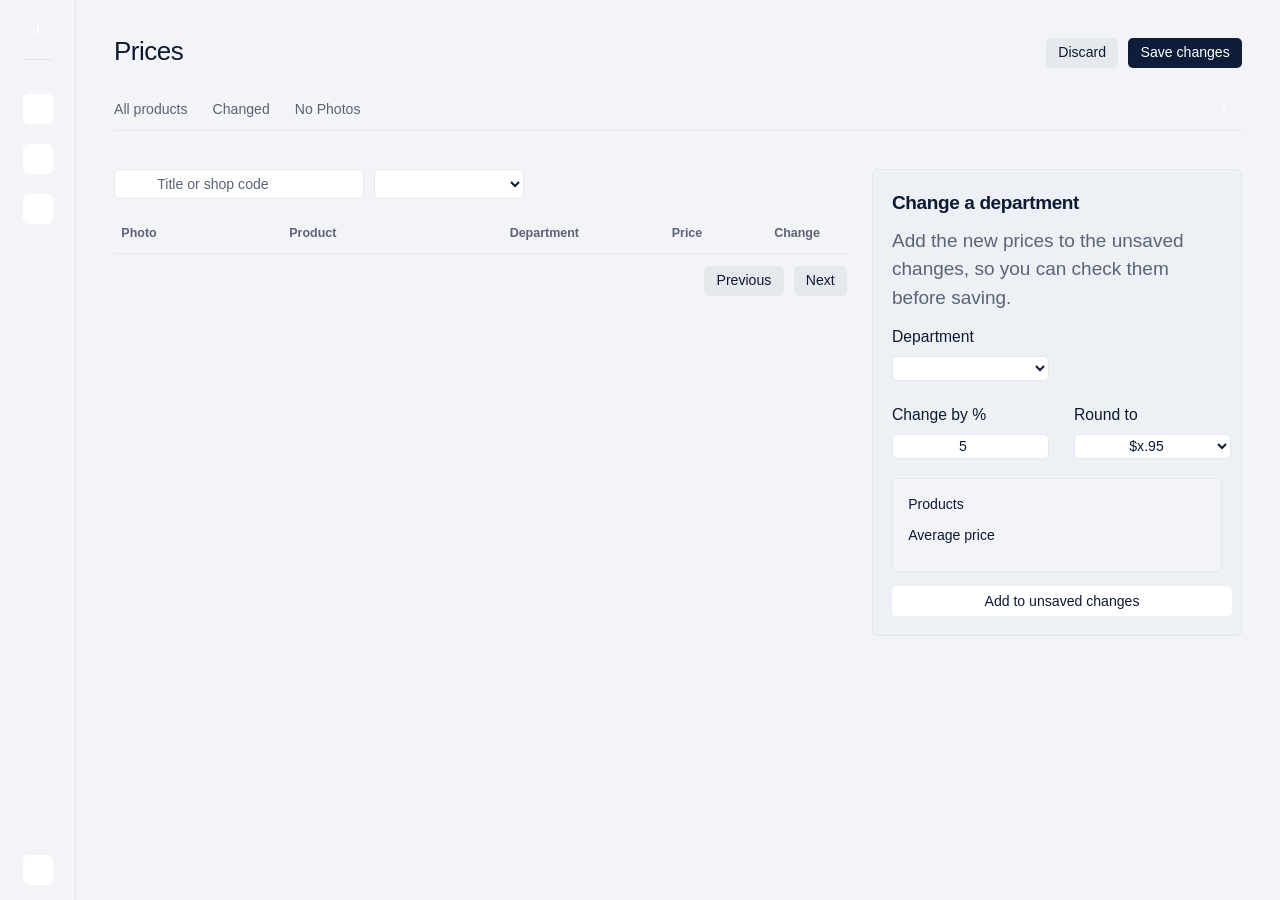
==== commit 28f5daec: "debugged -- solve the issues of UI, price changes. Final testing and merging - left to do" ====
--- a/price.html
+++ b/price.html
@@ -103,7 +103,7 @@
           <div class="header-titles">
             <h1>Prices</h1>
             <p class="header-subtitle" id="price-status-subtitle">
-              0 of 6,867 prices differ from the old price list. Nothing waiting to save.
+              <!-- 0 of 6,867 prices differ from the old price list. Nothing waiting to save. -->
             </p>
           </div>
           <div class="header-actions">
@@ -120,13 +120,13 @@
         <div class="tabs-bar">
           <div class="filter-tabs" role="tablist">
             <button type="button" class="tab-btn" data-tab="all">
-              All products <span class="tab-count" id="tab-all-count"> 6867 </span>
+              All products <span class="tab-count" id="tab-all-count">  </span>
             </button>
             <button type="button" class="tab-btn" data-tab="changed">
-              Changed <span class="tab-count" id="tab-changed-count"> 0 </span>
+              Changed <span class="tab-count" id="tab-changed-count">  </span>
             </button>
             <button type="button" class="tab-btn" data-tab="nophoto">
-              No Photos <span class="tab-count" id="tab-nophoto-count"> 6867 </span>
+              No Photos <span class="tab-count" id="tab-nophoto-count">  </span>
             </button>
           </div>
 
@@ -157,9 +157,9 @@
                 </div>
                 <!-- filter toolbar -->
                  <select id="filter-department" class="select-control" aria-label="Filter by department"></select>
-                 <!-- total-product-count -->
                  </div>
-                  <div class="toolbar-count" id="filter-count"> 6867 products</div>
+                   <!-- total-product-count -->
+                  <div class="toolbar-count" id="filter-count"> </div>
              </div>
 
              <!-- Products container -->
@@ -192,7 +192,6 @@
              <!-- Pagination Section -->
               <div class="Pagination-bar">
                 <div class="Pagination-info" id="Pagination-info">
-                  1-25 of 6,867
                 </div>
                 <div class="Pagination-controls">
                   <button type="button" class="btn-secondary" id="prev-page-btn">
@@ -236,15 +235,15 @@
               <div class="bulk-preview">
               <div class="preview-row">
                 <span class="preview-label">Products</span>
-                <span class="preview-val" id="preview-count">101</span>
+                <span class="preview-val" id="preview-count"></span>
               </div>
               <div class="preview-row">
                 <span class="preview-label">Average price</span>
-                <span class="preview-val" id="preview-avg">$448.19 &rarr; $470.99</span>
+                <span class="preview-val" id="preview-avg"></span>
               </div>
               <div class="preview-row">
-                <span class="preview-label" id="preview-sample-name">18cm Weber &amp; Costello...</span>
-                <span class="preview-val" id="preview-sample-price">$299.00 &rarr; $313.95</span>
+                <span class="preview-label" id="preview-sample-name"></span>
+                <span class="preview-val" id="preview-sample-price"></span>
               </div>
               </div>
 
--- a/css/price.css
+++ b/css/price.css
@@ -494,13 +494,12 @@
 }
  
 .products-table td {
-  padding: 8px;
+  padding: 0.7em;
   vertical-align: middle;
-  font-size: 12.5px;
 }
  
 .products-table td:first-child {
-  padding-left: 0;
+  align-items: center;
 }
 
 /* pagination-section */
@@ -519,25 +518,104 @@
   gap: 10px;
 }
 
-/* .price-input{
+/* innerHTML -- Table body */
+
+/* Book / Atlas Cover Thumbnail */
+.book-thumb {
+  width: 30px;
+  height: 40px;
+  border-radius: 2px;
+  display: flex;
+  overflow: hidden;
+  box-shadow: 0 1px 2px rgba(0, 0, 0, 0.35);
+  flex-shrink: 0;
+}
+
+.book-thumb .spine {
+  width: 5px;
+  background-color: var(--navy);
+  height: 100%;
+}
+
+.book-thumb .cover {
+  flex: 1;
+  background-color: var(--cover-gold);
+  height: 100%;
+}
+
+.book-thumb.has-photo .cover {
+  background: linear-gradient(135deg, var(--steel), var(--sea));
+} 
+
+.product-title{
+  color: var(--l-text);
+  font-size: clamp(0.7rem, 0.8rem + 0.1vw, 9rem);
+  text-align: start;
+  margin-bottom: 0.2em;
+}
+
+.product-meta{
+  color: var(--l-muted);
+  font-size: clamp(0.6rem, 0.7rem + 0.1vw, 8rem);
+  text-align: start;
+}
+
+.dept-cell{
+  color: var(--l-text);
+  font-size: clamp(0.7rem, 0.8rem + 0.1vw, 9rem);
+  text-align: center;
+}
+
+.price-cell{
+  text-align: center;
+}
+
+.price-input-wrapper{
+  display: inline-flex;
+  justify-content: space-between;
+  align-items: center;
+
   height: 25px;
-  max-width: 50px;
-  background-color: var(--l-ground);
+  width: 75px;
+  padding: 0 0.5em;
+
+  background-color: var(--l-surface);
+  border: 2px solid var(--l-border);
+  border-radius: 5px;
+  transition: border-color var(--t-hover);
+}
+
+.price-input-wrapper.is-changed{
+  border-color: var(--l-signal);
+}
+
+.currency-symbol{
+  font-size: clamp(0.6rem, 0.7rem + 0.1vw, 8rem);
+  color: var(--l-muted);
+  margin-right: 4px;
+  user-select: none;
+}
+
+.price-input{
+  width: 100%;
+  background: transparent;
   border: none;
   outline: none;
-}
-
-.price-input-wrapper{
-  height: 25px;
-  padding: 0em;
-  margin: 0.4em 0em;
-  background-color: var(--l-surface);
-  border: 1px solid var(--l-border);
-  border-radius: 5px;
   color: var(--l-text);
   font-size: clamp(0.6rem, 0.7rem + 0.1vw, 8rem);
-  outline: none;
-  cursor: pointer;
-  width: 157px;
+  text-align: right;
+  font-variant-numeric: tabular-nums;
+  padding: 0;
+}
+
+.change-cell{
   text-align: center;
-} */+  color: var(--l-muted);
+  font-variant-numeric: tabular-nums;
+}
+
+.empty-state{
+  text-align: center;
+  color: var(--l-muted);
+  /* padding: 2.5em 1em !important; */
+}
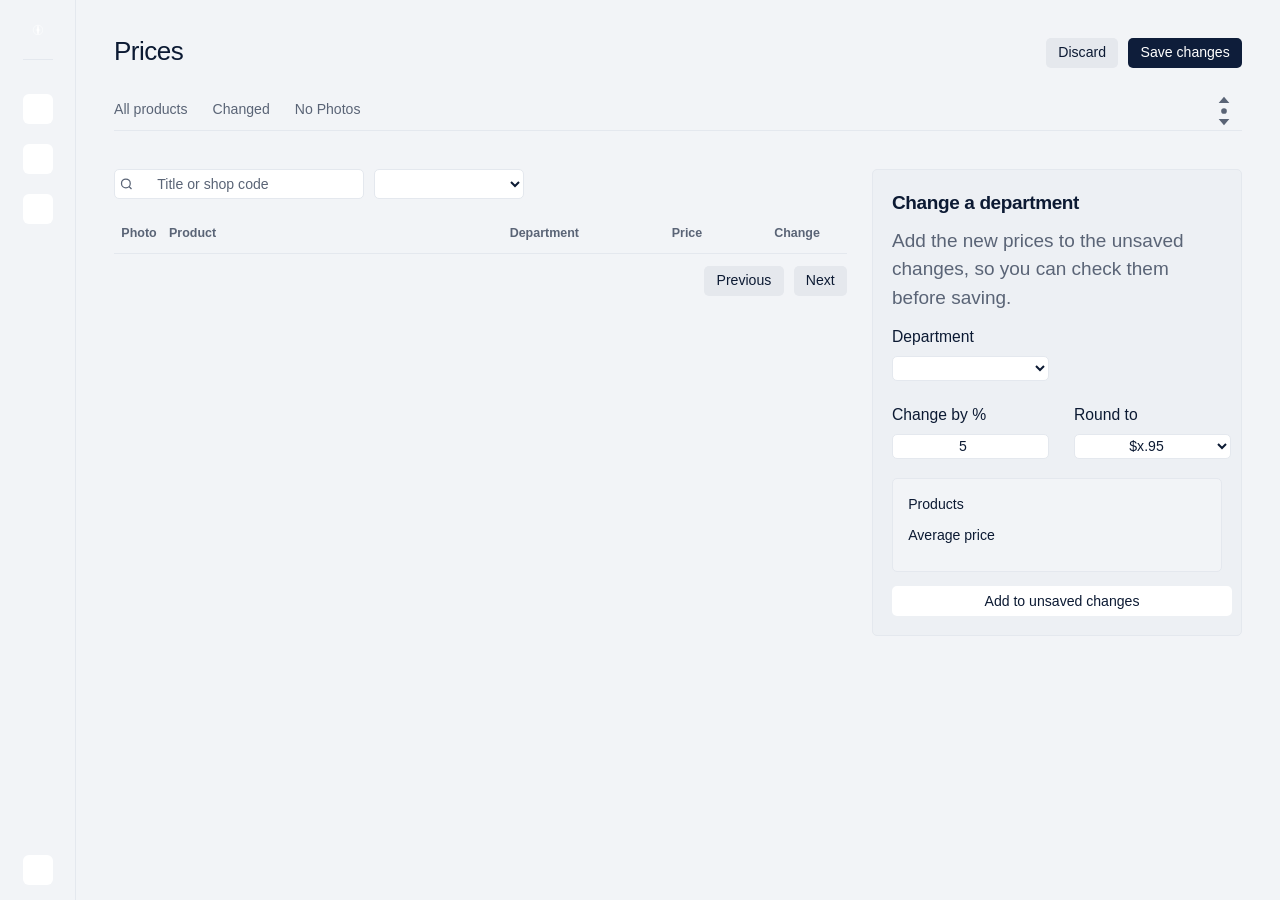
==== commit 578f7284: "final debugging in progress. signOut -- asc-desc -- unsaved changes features pending." ====
--- a/price.html
+++ b/price.html
@@ -1,5 +1,5 @@
 <!doctype html>
-<html lang="en">
+<html lang="en" dark-theme="dark">
   <head>
     <meta charset="UTF-8" />
     <meta name="viewport" content="width=device-width, initial-scale=1.0" />
@@ -15,7 +15,6 @@
       <aside class="sidebar">
         <div class="sidebar-logo">
           <svg
-            id="icon"
             xmlns="http://www.w3.org/2000/svg"
             viewBox="0 0 32 32"
             fill="none"
@@ -36,7 +35,6 @@
         <nav class="sidebar-nav">
           <a href="./price.html" class="nav-item" title="Prices">
             <svg
-              id="icon"
               xmlns="http://www.w3.org/2000/svg"
               viewBox="0 0 24 24"
               fill="none"
@@ -50,7 +48,6 @@
 
           <a href="./team.html" class="nav-item" title="Team">
             <svg
-              id="icon"
               xmlns="http://www.w3.org/2000/svg"
               viewBox="0 0 24 24"
               fill="none"
@@ -67,7 +64,6 @@
 
           <a href="#" class="nav-item" title="">
             <svg
-              id="icon"
               xmlns="http://www.w3.org/2000/svg"
               viewBox="0 0 24 24"
               fill="none"
@@ -81,9 +77,8 @@
         </nav>
 
         <div class="sidebar-bottom">
-          <a href="./signIn.html" class="nav-item" title="Logout">
-            <svg
-              id="icon"
+          <a href="./signIn.html" id="logOut-btn" class="nav-item" title="Logout">
+            <svg
               xmlns="http://www.w3.org/2000/svg"
               viewBox="0 0 24 24"
               fill="none"
@@ -253,8 +248,6 @@
             </aside>
             
         </div>
-
-        </div>
        </main>
       </div>
 
--- a/css/price.css
+++ b/css/price.css
@@ -6,7 +6,7 @@
   box-sizing: border-box;
 } */
 
-body{
+body {
   color: var(--l-text);
   min-height: 100vh;
   margin: 0;
@@ -23,7 +23,7 @@
 }
 
 /* SVG -- ICONS */
-svg {
+.sidebar svg {
   min-width: 30px;
   color: white;
   padding: 0.5em;
@@ -100,14 +100,14 @@
 }
 
 /* main wrokspace -- main content */
-.main-content{
+.main-content {
   margin-left: 4em;
   width: calc(100% - 50px);
   padding: 2em 2em;
 }
 
 /* Top-header */
-.page-header{
+.page-header {
   display: flex;
   align-items: flex-start;
   justify-content: space-between;
@@ -115,24 +115,24 @@
   margin-bottom: 1em;
 }
 
-.header-titles h1{
+.header-titles h1 {
   font-size: var(--step-lead);
   margin: 0 0 0.3em 0;
 }
 
-.header-titles p{
+.header-titles p {
   font-size: var(--step-small);
   color: var(--l-muted);
   margin: 0 0 0.5em 0;
 }
 
-.header-actions{
+.header-actions {
   display: flex;
   align-items: center;
   gap: 10px;
 }
 
-.btn-secondary{
+.btn-secondary {
   background-color: var(--l-secondary);
   color: var(--l-text);
   border-color: var(--l-border);
@@ -142,14 +142,17 @@
   cursor: pointer;
   border: 1px solid transparent;
   border-radius: 5px;
-  transition: opacity var(--t-hover), background-color var(--t-hover), border-color var(--t-hover);
-}
-
-.btn-secondary:hover{
+  transition:
+    opacity var(--t-hover),
+    background-color var(--t-hover),
+    border-color var(--t-hover);
+}
+
+.btn-secondary:hover {
   background-color: var(--l-control);
 }
 
-.btn-primary{
+.btn-primary {
   background-color: var(--l-primary);
   color: var(--l-on-primary);
   border-color: var(--l-border);
@@ -159,16 +162,19 @@
   cursor: pointer;
   border: 1px solid transparent;
   border-radius: 5px;
-  transition: opacity var(--t-hover), background-color var(--t-hover), border-color var(--t-hover);
-}
-
-.btn-primary:hover{
+  transition:
+    opacity var(--t-hover),
+    background-color var(--t-hover),
+    border-color var(--t-hover);
+}
+
+.btn-primary:hover {
   opacity: 0.9;
   background-color: var(--l-primary);
 }
 
 /* FILTER TABS BAR */
-.tabs-bar{
+.tabs-bar {
   display: flex;
   align-items: center;
   justify-content: space-between;
@@ -177,13 +183,13 @@
   /* padding-bottom: 0.5em; */
 }
 
-.filter-tabs{
+.filter-tabs {
   display: flex;
   align-items: center;
   gap: 20px;
 }
 
-.tab-btn{
+.tab-btn {
   background: none;
   border: none;
   border-bottom: 2px solid transparent;
@@ -195,26 +201,28 @@
   display: inline-flex;
   gap: 5px;
   align-items: center;
-  transition: color var(--t-hover), border-color var(--t-hover);
-}
-
-.tab-btn:hover{
-  color: var(--l-text);
-}
-
-.tab-btn.active{
+  transition:
+    color var(--t-hover),
+    border-color var(--t-hover);
+}
+
+.tab-btn:hover {
+  color: var(--l-text);
+}
+
+.tab-btn.active {
   color: var(--l-text);
   font-weight: 600;
   border-bottom-color: var(--l-text);
 }
 
-.tab-count{
+.tab-count {
   font-size: clamp(0.7rem, 0.8rem + 0.1vw, 9rem);
   opacity: 0.95;
   font-variant-numeric: tabular-nums;
 }
 
-.theme-cycle-btn{
+.theme-cycle-btn {
   background: none;
   border: none;
   color: var(--l-muted);
@@ -225,26 +233,26 @@
   justify-content: center;
   border-radius: 5px;
 
-  svg{
+  svg {
     height: 32px;
     width: 32px;
   }
 }
 
-.theme-cycle-btn:hover{
-  opacity: 0.8px;
+.theme-cycle-btn:hover {
+  opacity: 0.8;
   color: var(--l-text);
 }
 
 /* <!-- Search Bar and Department Filter Toolbar --> */
-.content-layout{
+.content-layout {
   display: grid;
-  grid-template-columns: minmax(0,1fr) 370px;
+  grid-template-columns: minmax(0, 1fr) 370px;
   gap: 25px;
   align-items: start;
 }
 
-.table-toolbar{
+.table-toolbar {
   display: flex;
   justify-content: space-between;
   align-items: center;
@@ -259,12 +267,12 @@
   gap: 10px;
 }
 
-.search-box{
+.search-box {
   position: relative;
   width: 250px;
 }
 
-.search-box svg{
+.search-box svg {
   position: absolute;
   left: 5px;
   top: 50%;
@@ -302,7 +310,7 @@
 
 .select-control {
   height: 30px;
-  padding: 0.2em 1em 0.2 1em;
+  padding: 0.2em 1em 0.2em 1em;
   background-color: var(--l-surface);
   border: 1px solid var(--l-border);
   border-radius: 5px;
@@ -320,33 +328,33 @@
 }
 
 /* Right -- Department -- Change card */
-.department-card{
+.department-card {
   padding: 1em 1em;
   border: 1px solid var(--l-border);
   border-radius: 5px;
   background-color: var(--l-rule);
 }
 
-.department-card h2{
+.department-card h2 {
   font: var(--l-text);
   font-size: var(--step-body);
   font-weight: 600;
   margin: 0em 0em;
 }
 
-.department-card p{
+.department-card p {
   color: var(--l-muted);
   margin: 0.5em 0em;
 }
 
-.form-label{
+.form-label {
   font: var(--l-text);
   font-size: var(--step-small);
   margin-bottom: 1em;
 }
 
 /* form-row */
-.form-row{
+.form-row {
   display: flex;
   align-items: center;
   gap: 25px;
@@ -369,7 +377,7 @@
 }
 
 /* bulk-preview */
-.bulk-preview{
+.bulk-preview {
   display: grid;
   grid-row: row;
   gap: 10px;
@@ -379,22 +387,22 @@
   padding: 0.8em 0.8em;
 }
 
-.preview-row{
+.preview-row {
   display: flex;
   justify-content: space-between;
   gap: 20px;
 }
 
-.preview-label{
+.preview-label {
   font-size: clamp(0.7rem, 0.8rem + 0.1vw, 0.9rem);
 }
 
-.preview-val{
+.preview-val {
   font-size: clamp(0.7rem, 0.8rem + 0.1vw, 0.9rem);
   color: var(--l-muted);
 }
 
-.btn-savechange{
+.btn-savechange {
   background-color: var(--l-surface);
   color: var(--l-text);
   border-color: var(--l-surface);
@@ -406,42 +414,44 @@
   cursor: pointer;
   border: 1px solid transparent;
   border-radius: 5px;
-  transition: opacity var(--t-hover), background-color var(--t-hover), border-color var(--t-hover);
-}
-
-.btn-savechange:hover{
+  transition:
+    opacity var(--t-hover),
+    background-color var(--t-hover),
+    border-color var(--t-hover);
+}
+
+.btn-savechange:hover {
   background-color: var(--l-control);
 }
 
 /* Product - contaner */
-.table-wrapper{
+.table-wrapper {
   width: 100%;
   overflow-x: auto;
 }
 
 /* products-table */
-.products-table{
+.products-table {
   width: 100%;
   border-collapse: collapse;
   table-layout: fixed;
 }
 
-.products-table thead th{
+.products-table thead th {
   font-size: clamp(0.6rem, 0.7rem + 0.1vw, 8rem);
   color: var(--l-muted);
-  text-align: center;
   padding: 0.8em 0.4em;
   border-bottom: 1px solid var(--l-border);
   user-select: none;
 }
 
-.products-table thead th.sortable{
+.products-table thead th.sortable {
   cursor: pointer;
   transition: color var(--t-hover);
 }
 
 .products-table thead th.sortable:hover,
-.products-table thead th.sortable.is_sorted{
+.products-table thead th.sortable.is_sorted {
   color: var(--l-text);
 }
 
@@ -455,28 +465,33 @@
 /* table-headers */
 
 /* photos */
-.col-photo{
+.col-photo {
   width: 50px;
+  text-align: center;
 }
 
 /* prodcuts */
-.col-product{
+.col-product {
   width: 45%;
+  text-align: start;
 }
 
 /* departments */
-.col-dept{
+.col-dept {
   width: 25%;
+  text-align: center;
 }
 
 /* prices */
-.col-price{
+.col-price {
   width: 120px;
+  text-align: center;
 }
 
 /* changes */
-.col-change{
+.col-change {
   width: 100px;
+  text-align: center;
 }
 
 /* table infos */
@@ -484,26 +499,26 @@
   border-bottom: 1px solid var(--l-rule);
   transition: background-color var(--t-hover);
 }
- 
+
 .products-table tbody tr:hover {
   background-color: rgba(255, 255, 255, 0.015);
 }
- 
+
 .products-table tbody tr.row-changed {
   background-color: var(--l-signal-bg);
 }
- 
+
 .products-table td {
   padding: 0.7em;
   vertical-align: middle;
 }
- 
+
 .products-table td:first-child {
   align-items: center;
 }
 
 /* pagination-section */
-.Pagination-bar{
+.Pagination-bar {
   display: flex;
   align-items: center;
   justify-content: space-between;
@@ -512,7 +527,7 @@
   color: var(--l-muted);
 }
 
-.Pagination-controls{
+.Pagination-controls {
   display: flex;
   align-items: center;
   gap: 10px;
@@ -545,32 +560,32 @@
 
 .book-thumb.has-photo .cover {
   background: linear-gradient(135deg, var(--steel), var(--sea));
-} 
-
-.product-title{
+}
+
+.product-title {
   color: var(--l-text);
   font-size: clamp(0.7rem, 0.8rem + 0.1vw, 9rem);
   text-align: start;
   margin-bottom: 0.2em;
 }
 
-.product-meta{
+.product-meta {
   color: var(--l-muted);
   font-size: clamp(0.6rem, 0.7rem + 0.1vw, 8rem);
   text-align: start;
 }
 
-.dept-cell{
-  color: var(--l-text);
-  font-size: clamp(0.7rem, 0.8rem + 0.1vw, 9rem);
-  text-align: center;
-}
-
-.price-cell{
-  text-align: center;
-}
-
-.price-input-wrapper{
+.dept-cell {
+  color: var(--l-text);
+  font-size: clamp(0.7rem, 0.8rem + 0.1vw, 9rem);
+  text-align: center;
+}
+
+.price-cell {
+  text-align: center;
+}
+
+.price-input-wrapper {
   display: inline-flex;
   justify-content: space-between;
   align-items: center;
@@ -585,18 +600,18 @@
   transition: border-color var(--t-hover);
 }
 
-.price-input-wrapper.is-changed{
+.price-input-wrapper.is-changed {
   border-color: var(--l-signal);
 }
 
-.currency-symbol{
+.currency-symbol {
   font-size: clamp(0.6rem, 0.7rem + 0.1vw, 8rem);
   color: var(--l-muted);
   margin-right: 4px;
   user-select: none;
 }
 
-.price-input{
+.price-input {
   width: 100%;
   background: transparent;
   border: none;
@@ -608,14 +623,22 @@
   padding: 0;
 }
 
-.change-cell{
+.change-cell {
   text-align: center;
   color: var(--l-muted);
   font-variant-numeric: tabular-nums;
 }
 
-.empty-state{
-  text-align: center;
-  color: var(--l-muted);
-  /* padding: 2.5em 1em !important; */
-}+.change-cell.changed {
+  color: var(--l-signal);
+}
+
+.change-cell.negative {
+  color: var(--l-negative);
+}
+
+.empty-state {
+  text-align: center;
+  color: var(--l-muted);
+  padding: 2.5em 1em !important;
+}
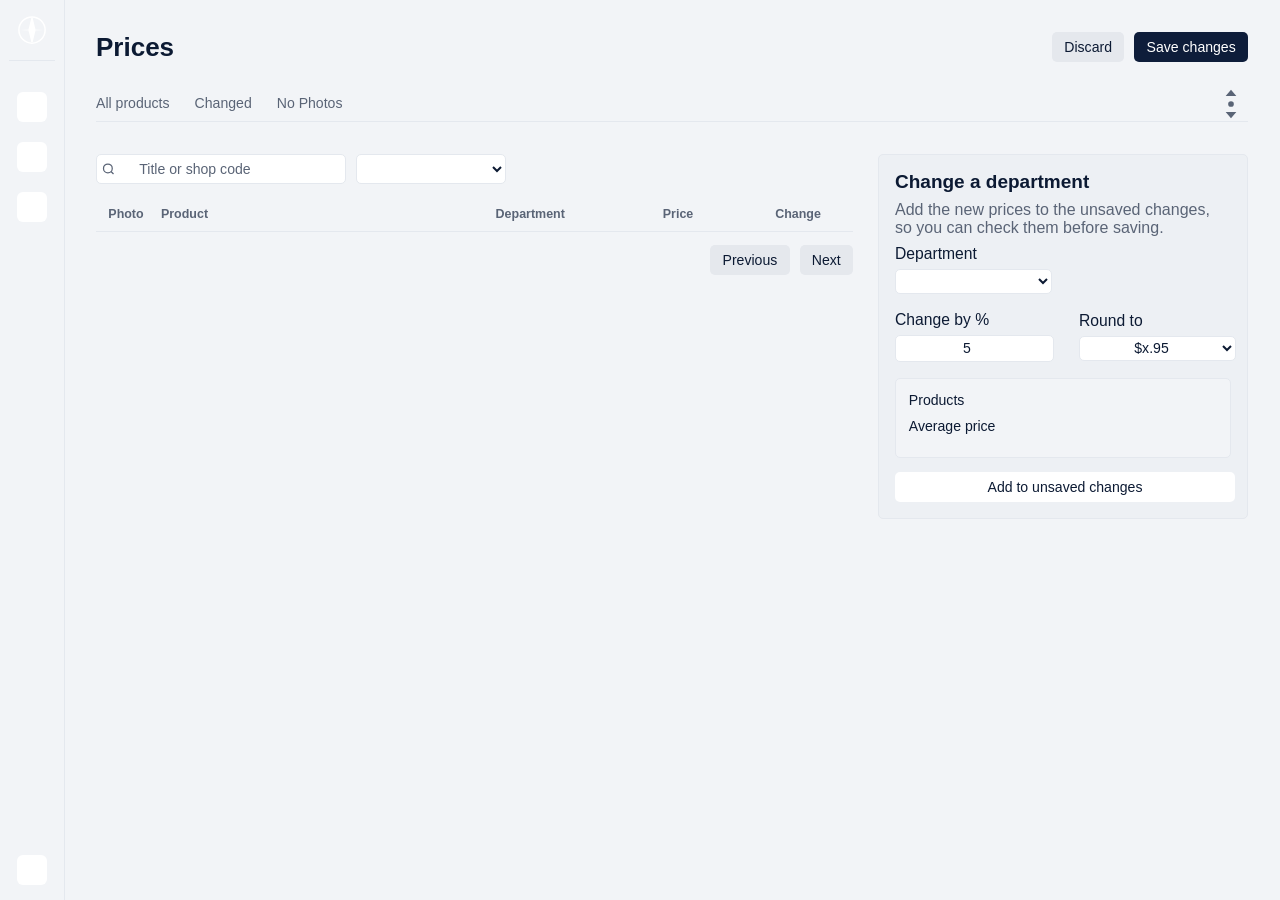
==== commit 1cf05d54: "organized files into seperate folder. and did additional changes." ====
--- a/price.html
+++ b/price.html
@@ -62,7 +62,7 @@
             </svg>
           </a>
 
-          <a href="#" class="nav-item" title="">
+          <a href="./index.html" class="nav-item" title="Store">
             <svg
               xmlns="http://www.w3.org/2000/svg"
               viewBox="0 0 24 24"
@@ -251,7 +251,7 @@
        </main>
       </div>
 
-      <script type="module" src="./js/price.js"></script>
+      <script type="module" src="./js/price/price.js"></script>
       
   </body>
 </html>
--- a/css/style.css
+++ b/css/style.css
@@ -86,7 +86,7 @@
   --l-surface: #141518;
   --l-border: #26282d;
   --l-rule: #1d1f23;
-  --l-control: #3d4047;
+  --l-control: #293b63;
   --l-text: #f2f3f5;
   --l-muted: #a3a8b2;
   --l-primary: #f2f3f5;
@@ -97,2772 +97,4 @@
   --l-signal-bg: #2a2416;
   --l-negative: #f08080;
   color-scheme: dark;
-}
-
-[hidden] {
-  display: none !important;
-}
-
-* {
-  box-sizing: border-box;
-}
-
-html {
-  -webkit-text-size-adjust: 100%;
-}
-
-body {
-  margin: 0;
-  background: var(--ground);
-  color: var(--ink);
-  font-family: var(--font);
-  font-size: var(--step-body);
-  line-height: 1.5;
-  caret-color: var(--gold);
-}
-
-body::before {
-  content: "";
-  position: fixed;
-  inset: 0 0 auto;
-  height: env(safe-area-inset-top, 0px);
-  z-index: 30;
-  background: var(--ground);
-}
-
-::selection {
-  background: var(--gold);
-  color: var(--navy);
-}
-
-h1,
-h2,
-h3 {
-  font-weight: 400;
-  margin: 0;
-  text-wrap: balance;
-  letter-spacing: -0.02em;
-  line-height: 1.05;
-}
-
-p {
-  margin: 0;
-}
-
-a {
-  color: inherit;
-  text-underline-offset: 0.2em;
-  text-decoration-thickness: 0.07em;
-}
-
-button,
-input,
-select,
-textarea {
-  font: inherit;
-  color: inherit;
-}
-
-option {
-  color: var(--ink);
-  background-color: var(--ground);
-}
-
-.app option {
-  color: var(--l-text);
-  background-color: var(--l-surface);
-}
-
-:focus-visible {
-  outline: 2px solid var(--gold);
-  outline-offset: 3px;
-}
-
-img,
-svg {
-  max-width: 100%;
-}
-
-* {
-  scrollbar-color: var(--soft) transparent;
-}
-
-.frame-x {
-  padding-left: var(--margin);
-  padding-right: var(--margin-r);
-}
-
-.num {
-  font-variant-numeric: tabular-nums;
-}
-
-.soft {
-  color: var(--soft);
-}
-
-.small {
-  font-size: var(--step-small);
-}
-
-.btn {
-  display: inline-flex;
-  align-items: center;
-  justify-content: center;
-  gap: 8px;
-  min-height: 44px;
-  padding: 0 20px;
-  border: 0;
-  border-radius: 0;
-  background: var(--gold);
-  color: var(--navy);
-  font-weight: 600;
-  font-size: var(--step-small);
-  text-decoration: none;
-  cursor: pointer;
-  transition: transform var(--t-press) var(--ease-out), background-color var(--t-hover) ease;
-}
-
-.btn:active {
-  transform: scale(0.97);
-}
-
-.btn.dark {
-  background: var(--ink);
-  color: var(--ground);
-}
-
-.btn.quiet {
-  background: var(--raised);
-  color: var(--ink);
-}
-
-@media (hover: hover) and (pointer: fine) {
-  .btn:hover {
-    background: #d8b45a;
-  }
-
-  .btn.dark:hover {
-    background: var(--navy-2);
-    color: var(--on-dark);
-  }
-
-  .btn.quiet:hover {
-    background: var(--paper);
-    color: var(--navy);
-  }
-}
-
-.link {
-  background: none;
-  border: 0;
-  padding: 0;
-  cursor: pointer;
-  text-decoration: underline;
-  text-decoration-color: currentColor;
-  text-underline-offset: 0.2em;
-  text-decoration-thickness: 0.07em;
-  transition: text-decoration-color var(--t-hover) ease;
-}
-
-@media (hover: hover) and (pointer: fine) {
-  .link:hover {
-    text-decoration-color: var(--gold);
-  }
-}
-
-.bar {
-  position: sticky;
-  top: env(safe-area-inset-top, 0px);
-  z-index: 20;
-  background: var(--ground);
-}
-
-.bar-in {
-  display: flex;
-  align-items: center;
-  gap: 8px 28px;
-  min-height: 64px;
-  flex-wrap: wrap;
-  padding-block: 8px;
-}
-
-.wordmark {
-  display: inline-flex;
-  align-items: center;
-  gap: 10px;
-  text-decoration: none;
-  font-weight: 500;
-  font-size: var(--step-small);
-  margin-right: auto;
-  letter-spacing: 0;
-}
-
-.wordmark svg {
-  width: 26px;
-  height: 26px;
-  color: var(--ink);
-}
-
-.nav {
-  display: flex;
-  gap: 4px 22px;
-  flex-wrap: wrap;
-  font-size: var(--step-small);
-}
-
-.nav a {
-  text-decoration: none;
-  color: var(--soft);
-  padding: 6px 0;
-  transition: color var(--t-hover) ease;
-}
-
-.nav a[aria-current="page"] {
-  color: var(--ink);
-  text-decoration: underline;
-  text-decoration-color: var(--gold);
-  text-decoration-thickness: 2px;
-  text-underline-offset: 8px;
-}
-
-@media (hover: hover) and (pointer: fine) {
-  .nav a:hover {
-    color: var(--ink);
-  }
-}
-
-.bar .btn {
-  min-height: 40px;
-  padding: 0 16px;
-}
-
-.count {
-  display: inline-grid;
-  place-items: center;
-  min-width: 22px;
-  height: 22px;
-  padding: 0 6px;
-  background: var(--navy);
-  color: var(--on-dark);
-  font-size: 13px;
-  border-radius: 11px;
-}
-
-.cv {
-  position: relative;
-  display: grid;
-  grid-template-rows: auto 1fr auto;
-  gap: 6px;
-  padding: 12px 12px 10px;
-  overflow: hidden;
-  color: var(--on-dark);
-  background: var(--navy);
-  aspect-ratio: var(--ar, 3 / 4);
-  max-width: 100%;
-}
-
-.cv-type {
-  font-size: 13px;
-  line-height: 1.2;
-  color: var(--on-dark-soft);
-  white-space: nowrap;
-  overflow: hidden;
-  text-overflow: ellipsis;
-  position: relative;
-}
-
-.cv-title {
-  position: relative;
-  align-self: end;
-  font-size: var(--step-body);
-  line-height: 1.15;
-  letter-spacing: -0.01em;
-  display: -webkit-box;
-  -webkit-line-clamp: 4;
-  -webkit-box-orient: vertical;
-  overflow: hidden;
-  overflow-wrap: anywhere;
-}
-
-.cv-foot {
-  position: relative;
-  font-size: 13px;
-  color: var(--on-dark-soft);
-  white-space: nowrap;
-  overflow: hidden;
-  text-overflow: ellipsis;
-}
-
-.cv-art {
-  position: absolute;
-  color: var(--cover-gold);
-  pointer-events: none;
-}
-
-.cv.f-map {
-  background: var(--navy);
-  --ar: 4 / 3;
-}
-
-.cv.f-map .cv-art {
-  width: 46%;
-  right: -6%;
-  top: -8%;
-  opacity: .55;
-}
-
-.cv.f-topo {
-  background: var(--steel);
-  --ar: 3 / 4;
-}
-
-.cv.f-topo .cv-art {
-  width: 120%;
-  right: -45%;
-  top: -20%;
-  opacity: .45;
-}
-
-.cv.f-chart {
-  background: var(--sea);
-  --ar: 4 / 3;
-}
-
-.cv.f-chart .cv-art {
-  width: 100%;
-  left: 0;
-  top: 18%;
-  opacity: .5;
-}
-
-.cv.f-globe {
-  background: var(--navy-2);
-  --ar: 1 / 1;
-}
-
-.cv.f-globe .cv-art {
-  width: 70%;
-  right: -14%;
-  top: -12%;
-  opacity: .6;
-}
-
-.cv.f-book {
-  background: var(--cover-gold);
-  color: var(--navy);
-  --ar: 3 / 4;
-  padding-left: 22px;
-}
-
-.cv.f-book::before {
-  content: "";
-  position: absolute;
-  inset: 0 auto 0 0;
-  width: 9px;
-  background: var(--navy);
-}
-
-.cv.f-book .cv-type,
-.cv.f-book .cv-foot {
-  color: #3d3418;
-}
-
-.cv.f-phrase {
-  background: var(--paper);
-  color: var(--navy);
-  --ar: 3 / 4;
-  padding-left: 22px;
-}
-
-.cv.f-phrase::before {
-  content: "";
-  position: absolute;
-  inset: 0 auto 0 0;
-  width: 9px;
-  background: var(--cover-gold);
-}
-
-.cv.f-phrase .cv-type,
-.cv.f-phrase .cv-foot {
-  color: #3f4c66;
-}
-
-.cv.f-gift {
-  background: var(--paper);
-  color: var(--navy);
-  --ar: 4 / 5;
-}
-
-.cv.f-gift .cv-type,
-.cv.f-gift .cv-foot {
-  color: #3f4c66;
-}
-
-.cv.f-gift .cv-art {
-  width: 44%;
-  right: 8%;
-  top: 10%;
-  color: var(--steel);
-  opacity: .9;
-}
-
-.photo {
-  display: block;
-  width: 100%;
-  height: auto;
-  aspect-ratio: var(--ar, 3 / 4);
-  object-fit: cover;
-  background: var(--navy);
-}
-
-.ph {
-  display: grid;
-  place-items: center;
-  text-align: center;
-  padding: 12px;
-  background: var(--raised);
-  color: var(--soft);
-  font-size: var(--step-small);
-  aspect-ratio: 1;
-}
-
-.ph svg {
-  width: 28px;
-  height: 28px;
-  margin: 0 auto 8px;
-  display: block;
-}
-
-.hero-head {
-  padding-top: clamp(16px, 3vw, 40px);
-}
-
-.hero-head h1 {
-  font-size: var(--step-display);
-  line-height: 0.95;
-  letter-spacing: -0.03em;
-  white-space: nowrap;
-}
-
-.facts {
-  display: grid;
-  grid-template-columns: repeat(4, minmax(0, 1fr));
-  gap: 12px 24px;
-  margin-top: clamp(16px, 2vw, 28px);
-  font-size: var(--step-body);
-  line-height: 1.4;
-}
-
-.facts span,
-.facts p> :not(strong) {
-  color: var(--soft);
-}
-
-.facts strong {
-  font-weight: 500;
-  display: block;
-}
-
-.sheet-wrap {
-  --pad: max(16px, env(safe-area-inset-left, 0px));
-  --gap: 12px;
-  --cols: 6;
-  --start: 2;
-  --cw: calc((100% - 2 * var(--pad) - (var(--cols) - 1) * var(--gap)) / var(--cols));
-  position: relative;
-  margin-top: 24px;
-  height: clamp(560px, 78svh, 820px);
-  overflow: hidden;
-  padding: 0 var(--pad);
-}
-
-.sheet {
-  display: grid;
-  grid-template-columns: repeat(var(--cols), minmax(0, 1fr));
-  gap: var(--gap);
-  height: 100%;
-}
-
-.sheet-wrap .cell-col {
-  position: absolute;
-  z-index: 3;
-  top: 28%;
-  left: calc(var(--pad) + var(--start) * (var(--cw) + var(--gap)));
-  width: calc(2 * var(--cw) + var(--gap));
-  outline: var(--gap) solid var(--ground);
-}
-
-.col {
-  display: flex;
-  flex-direction: column;
-  gap: 12px;
-}
-
-.col:nth-child(1) {
-  margin-top: 0;
-}
-
-.col:nth-child(2) {
-  margin-top: -90px;
-}
-
-.col:nth-child(3) {
-  margin-top: -40px;
-}
-
-.col:nth-child(4) {
-  margin-top: -130px;
-}
-
-.col:nth-child(5) {
-  margin-top: -20px;
-}
-
-.col:nth-child(6) {
-  margin-top: -70px;
-}
-
-@media (prefers-reduced-motion: no-preference) {
-  .col {
-    animation: drift 22s var(--ease-in-out) infinite alternate;
-  }
-
-  .col:nth-child(even) {
-    animation-duration: 27s;
-    animation-direction: alternate-reverse;
-  }
-
-  .sheet-wrap:hover .col {
-    animation-play-state: paused;
-  }
-}
-
-@keyframes drift {
-  from {
-    transform: translateY(0);
-  }
-
-  to {
-    transform: translateY(-56px);
-  }
-}
-
-.fr {
-  display: block;
-  background: none;
-  border: 0;
-  padding: 0;
-  text-align: left;
-  cursor: pointer;
-  width: 100%;
-  transition: opacity var(--t-hover) ease;
-}
-
-.fr .strip {
-  display: flex;
-  justify-content: space-between;
-  gap: 8px;
-  height: 28px;
-  align-items: center;
-  padding: 0 10px;
-  font-size: 13px;
-  white-space: nowrap;
-  overflow: hidden;
-}
-
-.fr .strip span {
-  min-width: 0;
-  overflow: hidden;
-  text-overflow: ellipsis;
-}
-
-.fr .strip span:first-child {
-  flex: none;
-}
-
-.strip.s0 {
-  background: var(--navy);
-  color: var(--on-dark);
-}
-
-.strip.s1 {
-  background: var(--cover-gold);
-  color: var(--navy);
-}
-
-.strip.s2 {
-  background: var(--steel);
-  color: var(--on-dark);
-}
-
-.strip.s3 {
-  background: var(--paper);
-  color: var(--navy);
-}
-
-@media (hover: hover) and (pointer: fine) {
-  .sheet:hover .fr:not(:hover) {
-    opacity: 0.55;
-  }
-
-  .fr:hover .cv-title {
-    text-decoration: underline;
-    text-decoration-color: var(--gold);
-    text-decoration-thickness: 2px;
-  }
-}
-
-.cell {
-  background: var(--navy);
-  color: var(--on-dark);
-  padding: 24px;
-  display: grid;
-  gap: 16px;
-  align-content: start;
-  min-height: 410px;
-  position: relative;
-  z-index: 2;
-}
-
-.cell-line {
-  font-size: var(--step-lead);
-  line-height: 1.3;
-  max-width: 30ch;
-}
-
-.cell form {
-  display: flex;
-  min-width: 0;
-}
-
-.cell input {
-  flex: 1;
-  min-width: 0;
-  min-height: 48px;
-  border: 0;
-  border-radius: 0;
-  padding: 0 14px;
-  background: var(--on-dark);
-  color: var(--navy);
-  font-size: var(--step-body);
-}
-
-.cell input::placeholder {
-  color: #55617a;
-}
-
-.cell input:focus-visible {
-  outline: 2px solid var(--gold);
-  outline-offset: 0;
-}
-
-.cell .btn {
-  min-height: 48px;
-}
-
-.live {
-  display: grid;
-  gap: 2px;
-  min-height: 0;
-}
-
-.live-row {
-  display: grid;
-  grid-template-columns: 30px minmax(0, 1fr) auto;
-  gap: 10px;
-  align-items: center;
-  padding: 6px 0;
-  background: none;
-  border: 0;
-  color: inherit;
-  text-align: left;
-  cursor: pointer;
-  font-size: var(--step-small);
-}
-
-.live-row .mini {
-  width: 30px;
-  height: 38px;
-}
-
-.live-row .mini .cv {
-  padding: 0;
-  aspect-ratio: 30 / 38;
-}
-
-.live-row .mini .cv>* {
-  display: none;
-}
-
-.live-row span:nth-child(2) {
-  white-space: nowrap;
-  overflow: hidden;
-  text-overflow: ellipsis;
-}
-
-.live-row small {
-  display: block;
-  color: var(--on-dark-soft);
-  font-size: var(--step-small);
-}
-
-@media (hover: hover) and (pointer: fine) {
-  .live-row:hover span:nth-child(2) {
-    text-decoration: underline;
-    text-decoration-color: var(--gold);
-  }
-}
-
-.live-note {
-  font-size: var(--step-small);
-  color: var(--on-dark-soft);
-}
-
-.cell-links {
-  display: flex;
-  gap: 18px;
-  flex-wrap: wrap;
-  font-size: var(--step-small);
-  margin-top: auto;
-}
-
-.cell-links button {
-  color: var(--on-dark);
-}
-
-.sec {
-  padding-block: clamp(96px, 12vw, 200px) 0;
-}
-
-.sec h2,
-.svc h2 {
-  font-size: var(--step-lead);
-  font-weight: 500;
-  letter-spacing: -0.01em;
-}
-
-.depts {
-  display: grid;
-  grid-template-columns: minmax(0, 520px) minmax(0, 1fr);
-  gap: clamp(32px, 6vw, 96px);
-  margin-left: clamp(0px, 15vw, 240px);
-}
-
-.dept-list h2 {
-  margin-bottom: 32px;
-}
-
-.dept-group+.dept-group {
-  margin-top: 40px;
-}
-
-.dept-group>p {
-  color: var(--soft);
-  font-size: var(--step-body);
-  margin-bottom: 4px;
-}
-
-.drow {
-  display: grid;
-  grid-template-columns: 16px minmax(0, 1fr) auto;
-  gap: 8px;
-  align-items: center;
-  min-height: 38px;
-  width: 100%;
-  background: none;
-  border: 0;
-  padding: 0;
-  text-align: left;
-  cursor: pointer;
-  font-size: var(--step-body);
-}
-
-.drow .dot {
-  width: 16px;
-  height: 16px;
-  border-radius: 50%;
-}
-
-.drow .val {
-  font-size: var(--step-small);
-  color: var(--soft);
-}
-
-.drow[aria-current="true"] .nm {
-  text-decoration: underline;
-  text-decoration-color: var(--gold);
-  text-decoration-thickness: 2px;
-  text-underline-offset: 5px;
-}
-
-@media (hover: hover) and (pointer: fine) {
-  .drow:hover .nm {
-    text-decoration: underline;
-    text-decoration-color: var(--gold);
-    text-decoration-thickness: 2px;
-    text-underline-offset: 5px;
-  }
-}
-
-.preview {
-  display: grid;
-  gap: 16px;
-  align-content: start;
-  padding-top: 60px;
-  min-width: 0;
-}
-
-.preview-run {
-  display: flex;
-  gap: 8px;
-  flex-wrap: wrap;
-  align-items: end;
-}
-
-.preview-run .fr {
-  width: auto;
-  height: 170px;
-}
-
-.preview-run .fr .cv,
-.preview-run .fr .photo {
-  height: 170px;
-  width: auto;
-}
-
-.preview p {
-  max-width: 52ch;
-}
-
-.picks {
-  display: grid;
-  grid-template-columns: minmax(0, 3fr) minmax(0, 9fr);
-  gap: 24px;
-}
-
-.picks-side {
-  display: grid;
-  grid-template-rows: auto 1fr;
-  gap: 12px;
-  min-width: 0;
-}
-
-.picks-side .notes {
-  display: grid;
-  gap: 24px;
-  align-content: end;
-  font-size: var(--step-small);
-  color: var(--soft);
-  max-width: 30ch;
-}
-
-.run {
-  display: flex;
-  gap: 6px;
-  align-items: flex-end;
-  min-width: 0;
-}
-
-.run figure {
-  margin: 0;
-  flex: none;
-  min-width: 0;
-}
-
-.run .fr {
-  width: auto;
-}
-
-.run .cv,
-.run .photo {
-  height: 22vh;
-  min-height: 180px;
-  width: auto;
-}
-
-.run figure.lifted .cv,
-.run figure.lifted .photo {
-  height: max(48vh, 396px);
-  width: max(48vh, 396px);
-  max-width: none;
-}
-
-.run figcaption {
-  display: flex;
-  justify-content: space-between;
-  gap: 12px;
-  font-size: var(--step-small);
-  padding-top: 8px;
-  width: 0;
-  min-width: 100%;
-}
-
-.run figcaption span:first-child {
-  overflow: hidden;
-  text-overflow: ellipsis;
-  white-space: nowrap;
-}
-
-.shutter {
-  overflow: hidden;
-  display: block;
-}
-
-@media (prefers-reduced-motion: no-preference) {
-  .js .lifted .shutter {
-    clip-path: inset(0 0 100% 0);
-    transition: clip-path 1100ms var(--ease-in-out) 150ms;
-  }
-
-  .js .lifted .shutter>* {
-    transform: scale(1.12);
-    transition: transform 1500ms var(--ease-soft) 150ms;
-  }
-
-  .js .lifted.is-in .shutter {
-    clip-path: inset(0);
-  }
-
-  .js .lifted.is-in .shutter>* {
-    transform: none;
-  }
-}
-
-.svc {
-  display: grid;
-  grid-template-columns: repeat(12, minmax(0, 1fr));
-  gap: 0 24px;
-  padding-block: clamp(96px, 12vw, 180px) 0;
-}
-
-.svc h2 {
-  grid-column: 1 / span 6;
-  grid-row: 1;
-  margin-bottom: 72px;
-}
-
-.svc .svc-cta {
-  grid-column: 10 / span 3;
-  grid-row: 1;
-  align-self: start;
-  justify-self: start;
-}
-
-.svc-col {
-  grid-row: 2;
-  font-size: var(--step-body);
-  line-height: 1.3;
-  display: grid;
-  gap: 6px;
-  align-content: start;
-}
-
-.svc-col.c1 {
-  grid-column: 1 / span 3;
-}
-
-.svc-col.c2 {
-  grid-column: 4 / span 3;
-}
-
-.svc-col.c3 {
-  grid-column: 7 / span 3;
-}
-
-.svc-col strong {
-  font-weight: 400;
-  margin-bottom: 1.25em;
-}
-
-.svc-col button {
-  all: unset;
-  cursor: default;
-  color: var(--soft);
-  transition: color var(--t-hover) ease;
-}
-
-.svc-col button:focus-visible {
-  outline: 2px solid var(--gold);
-  outline-offset: 2px;
-}
-
-.svc-col button:hover,
-.svc-col button:focus-visible,
-.svc-col button.on {
-  color: var(--ink);
-}
-
-.svc-desc {
-  grid-column: 10 / span 3;
-  grid-row: 2;
-  font-size: var(--step-body);
-  line-height: 1.4;
-  align-self: start;
-}
-
-.svc-sum {
-  display: none;
-}
-
-.contact {
-  display: grid;
-  grid-template-columns: repeat(12, minmax(0, 1fr));
-  gap: 0 24px;
-  padding-block: clamp(96px, 12vw, 180px) 64px;
-  align-items: start;
-}
-
-.contact .say {
-  grid-column: 1 / span 5;
-  font-size: var(--step-lead);
-  line-height: 1.2;
-  letter-spacing: -0.015em;
-  max-width: 24ch;
-}
-
-.contact .ph,
-.contact .photo {
-  grid-column: 8 / span 2;
-  width: 160px;
-}
-
-.contact .reach {
-  grid-column: 10 / span 3;
-  display: grid;
-  gap: 10px;
-  font-size: var(--step-body);
-}
-
-.contact .reach h2 {
-  font-size: var(--step-body);
-  font-weight: 500;
-  letter-spacing: 0;
-  margin-bottom: 10px;
-}
-
-.contact .reach p:last-child {
-  font-size: var(--step-small);
-  color: var(--soft);
-  margin-top: 8px;
-}
-
-.foot {
-  display: grid;
-  grid-template-columns: 1fr auto 1fr;
-  gap: 12px 24px;
-  align-items: baseline;
-  padding-top: 14svh;
-  padding-bottom: calc(30px + env(safe-area-inset-bottom, 0px));
-  font-size: var(--step-small);
-}
-
-.foot nav {
-  display: flex;
-  gap: 24px;
-  flex-wrap: wrap;
-  justify-content: center;
-}
-
-.foot nav a {
-  text-decoration: none;
-}
-
-.foot>span:last-child {
-  text-align: right;
-  color: var(--soft);
-}
-
-.foot>span:first-child {
-  color: var(--soft);
-}
-
-.view-head {
-  padding-top: clamp(24px, 4vw, 56px);
-  display: grid;
-  gap: 20px;
-}
-
-.view-head h1 {
-  font-size: var(--step-head);
-}
-
-.view-head p {
-  max-width: 60ch;
-}
-
-.tools {
-  display: flex;
-  gap: 12px;
-  flex-wrap: wrap;
-  align-items: center;
-}
-
-.search {
-  flex: 1 1 320px;
-  display: flex;
-  align-items: center;
-  gap: 10px;
-  background: var(--raised);
-  padding: 0 14px;
-  min-height: 48px;
-  min-width: 0;
-}
-
-.search svg {
-  width: 18px;
-  height: 18px;
-  flex: none;
-  color: var(--soft);
-}
-
-.search input {
-  flex: 1;
-  min-width: 0;
-  border: 0;
-  background: transparent;
-  min-height: 46px;
-  font-size: var(--step-body);
-}
-
-.search input:focus-visible {
-  outline: none;
-}
-
-.search:focus-within {
-  outline: 2px solid var(--gold);
-  outline-offset: 0;
-}
-
-.select {
-  min-height: 48px;
-  border: 0;
-  border-radius: 0;
-  background: var(--raised);
-  padding: 0 12px;
-  font-size: var(--step-small);
-  max-width: 100%;
-}
-
-.chips {
-  display: flex;
-  gap: 6px;
-  flex-wrap: wrap;
-}
-
-.chip {
-  border: 0;
-  border-radius: 0;
-  background: var(--raised);
-  padding: 8px 12px;
-  font-size: var(--step-small);
-  cursor: pointer;
-  transition: background-color var(--t-hover) ease, transform var(--t-press) var(--ease-out);
-}
-
-.chip:active {
-  transform: scale(0.97);
-}
-
-.chip[aria-pressed="true"] {
-  background: var(--navy);
-  color: var(--on-dark);
-}
-
-@media (hover: hover) and (pointer: fine) {
-  .chip:not([aria-pressed="true"]):hover {
-    background: var(--paper);
-    color: var(--navy);
-  }
-}
-
-.chip .n {
-  opacity: .75;
-  margin-left: 6px;
-}
-
-.result-line {
-  font-size: var(--step-small);
-  color: var(--soft);
-}
-
-.grid-sheet {
-  display: flex;
-  flex-wrap: wrap;
-  gap: 18px 10px;
-  padding-top: 28px;
-}
-
-.item {
-  display: grid;
-  gap: 6px;
-  width: min-content;
-}
-
-.item .fr .cv,
-.item .fr .photo {
-  height: 220px;
-  width: auto;
-}
-
-.item-foot {
-  display: flex;
-  justify-content: space-between;
-  align-items: center;
-  gap: 8px;
-  font-size: var(--step-small);
-}
-
-.add {
-  border: 0;
-  background: var(--raised);
-  padding: 6px 10px;
-  font-size: var(--step-small);
-  cursor: pointer;
-  white-space: nowrap;
-  transition: background-color var(--t-hover) ease, transform var(--t-press) var(--ease-out);
-}
-
-.add:active {
-  transform: scale(0.96);
-}
-
-.add[aria-pressed="true"] {
-  background: var(--gold);
-  color: var(--navy);
-}
-
-@media (hover: hover) and (pointer: fine) {
-  .add:not([aria-pressed="true"]):hover {
-    background: var(--paper);
-    color: var(--navy);
-  }
-}
-
-.more {
-  display: grid;
-  justify-items: center;
-  gap: 8px;
-  padding-block: 48px 0;
-}
-
-.empty {
-  padding: 48px 0;
-  color: var(--soft);
-  max-width: 60ch;
-}
-
-.two {
-  display: grid;
-  grid-template-columns: minmax(0, 5fr) minmax(0, 7fr);
-  gap: clamp(24px, 5vw, 72px);
-  padding-top: 48px;
-  align-items: start;
-}
-
-.svc-list {
-  display: grid;
-  gap: 28px;
-}
-
-.svc-list h2 {
-  font-size: var(--step-lead);
-  font-weight: 500;
-  letter-spacing: -0.01em;
-}
-
-.svc-list p {
-  color: var(--soft);
-  margin-top: 6px;
-  max-width: 46ch;
-}
-
-.form {
-  background: var(--raised);
-  padding: clamp(20px, 3vw, 32px);
-  display: grid;
-  gap: 16px;
-}
-
-.form h2 {
-  font-size: var(--step-lead);
-  font-weight: 500;
-  letter-spacing: -0.01em;
-}
-
-.fields {
-  display: grid;
-  grid-template-columns: repeat(auto-fit, minmax(200px, 1fr));
-  gap: 16px;
-}
-
-.field {
-  display: grid;
-  gap: 8px;
-  min-width: 0;
-  align-content: start;
-}
-
-.field label {
-  font-size: var(--step-small);
-  font-weight: 500;
-}
-
-.field input,
-.field select,
-.field textarea {
-  width: 100%;
-  min-height: 44px;
-  border: 1px solid var(--l-control);
-  border-radius: 0;
-  background: var(--ground);
-  padding: 8px 12px;
-  font-size: var(--step-body);
-}
-
-.field textarea {
-  min-height: 104px;
-  resize: vertical;
-}
-
-.field input:focus,
-.field select:focus,
-.field textarea:focus {
-  outline: 2px solid var(--gold);
-  outline-offset: 0;
-  border-color: transparent;
-}
-
-.full {
-  grid-column: 1 / -1;
-}
-
-.ok {
-  background: var(--navy);
-  color: var(--on-dark);
-  padding: 14px 16px;
-  font-size: var(--step-body);
-}
-
-.form-foot {
-  display: flex;
-  gap: 12px 16px;
-  align-items: center;
-  flex-wrap: wrap;
-  font-size: var(--step-small);
-  color: var(--soft);
-}
-
-.visit {
-  display: grid;
-  grid-template-columns: minmax(0, 6fr) minmax(0, 6fr);
-  gap: clamp(24px, 5vw, 72px);
-  padding-top: 48px;
-  align-items: start;
-}
-
-.visit .addr {
-  font-size: var(--step-lead);
-  line-height: 1.3;
-}
-
-.status {
-  display: inline-flex;
-  gap: 8px;
-  align-items: center;
-  font-size: var(--step-body);
-  margin-bottom: 16px;
-}
-
-.status::before {
-  content: "";
-  width: 10px;
-  height: 10px;
-  border-radius: 50%;
-  background: currentColor;
-}
-
-.status.open {
-  color: #1f7a4d;
-}
-
-.status.shut {
-  color: var(--l-negative);
-}
-
-.hours {
-  width: 100%;
-  border-collapse: collapse;
-  margin-top: 28px;
-  font-size: var(--step-body);
-  line-height: 1.5;
-}
-
-.hours td {
-  padding: 10px 0;
-  border-bottom: 1px solid var(--raised);
-}
-
-.hours td:last-child {
-  text-align: right;
-}
-
-.hours tr.today td {
-  font-weight: 600;
-}
-
-.reach-rows {
-  display: grid;
-  gap: 8px;
-  margin-top: 28px;
-  font-size: var(--step-body);
-}
-
-.reach-rows div {
-  display: flex;
-  gap: 12px;
-  align-items: baseline;
-  flex-wrap: wrap;
-}
-
-.reach-rows dt {
-  color: var(--soft);
-  min-width: 56px;
-}
-
-.reach-rows dd {
-  margin: 0;
-  user-select: all;
-}
-
-.copy {
-  border: 0;
-  background: var(--raised);
-  font-size: var(--step-small);
-  padding: 4px 8px;
-  cursor: pointer;
-}
-
-.visit-side {
-  display: grid;
-  gap: 24px;
-}
-
-.visit-side .ph {
-  aspect-ratio: 4 / 3;
-}
-
-.scrim {
-  position: fixed;
-  inset: 0;
-  z-index: 40;
-  background: var(--scrim);
-  display: grid;
-  place-items: center;
-  padding: max(16px, env(safe-area-inset-top, 0px)) var(--margin-r) max(16px, env(safe-area-inset-bottom, 0px)) var(--margin);
-}
-
-.modal {
-  width: min(860px, 100%);
-  max-height: 100%;
-  overflow: auto;
-  background: var(--ground);
-  display: grid;
-  grid-template-columns: minmax(0, 5fr) minmax(0, 6fr);
-  box-shadow: 0 24px 60px rgba(4, 10, 24, 0.35);
-}
-
-@media (prefers-reduced-motion: no-preference) {
-  .modal {
-    animation: pop 220ms var(--ease-out);
-  }
-
-  .drawer {
-    animation: slide 280ms var(--ease-drawer);
-  }
-}
-
-@keyframes pop {
-  from {
-    opacity: 0;
-    transform: scale(0.97);
-  }
-}
-
-@keyframes slide {
-  from {
-    transform: translateX(100%);
-  }
-}
-
-.modal .cv,
-.modal .photo {
-  height: 100%;
-  min-height: 340px;
-  aspect-ratio: auto;
-}
-
-.modal .cv-title {
-  font-size: var(--step-lead);
-  -webkit-line-clamp: 6;
-}
-
-.modal-body {
-  padding: 28px;
-  display: grid;
-  gap: 16px;
-  align-content: start;
-  min-width: 0;
-}
-
-.modal-body h2 {
-  font-size: var(--step-lead);
-  font-weight: 500;
-  letter-spacing: -0.01em;
-  overflow-wrap: anywhere;
-}
-
-.modal-body .price {
-  font-size: var(--step-lead);
-}
-
-.spec {
-  display: grid;
-  grid-template-columns: auto minmax(0, 1fr);
-  gap: 6px 20px;
-  margin: 0;
-  font-size: var(--step-body);
-}
-
-.spec dt {
-  color: var(--soft);
-}
-
-.spec dd {
-  margin: 0;
-  overflow-wrap: anywhere;
-}
-
-.x {
-  justify-self: end;
-  width: 40px;
-  height: 40px;
-  border: 0;
-  background: var(--raised);
-  cursor: pointer;
-  display: grid;
-  place-items: center;
-}
-
-.x svg {
-  width: 16px;
-  height: 16px;
-}
-
-.drawer-scrim {
-  place-items: stretch end;
-  padding: 0;
-}
-
-.drawer {
-  width: min(460px, 100%);
-  height: 100%;
-  background: var(--ground);
-  display: grid;
-  grid-template-rows: auto minmax(0, 1fr);
-  padding-top: env(safe-area-inset-top, 0px);
-  padding-bottom: env(safe-area-inset-bottom, 0px);
-  padding-right: env(safe-area-inset-right, 0px);
-  box-shadow: -24px 0 60px rgba(4, 10, 24, 0.3);
-}
-
-.drawer-head {
-  display: flex;
-  justify-content: space-between;
-  align-items: center;
-  padding: 18px 24px;
-}
-
-.drawer-head h2 {
-  font-size: var(--step-lead);
-  font-weight: 500;
-}
-
-.drawer-body {
-  overflow: auto;
-  padding: 0 24px 24px;
-  display: grid;
-  gap: 20px;
-  align-content: start;
-}
-
-.list-items {
-  list-style: none;
-  margin: 0;
-  padding: 0;
-  display: grid;
-  gap: 12px;
-}
-
-.list-items li {
-  display: grid;
-  grid-template-columns: minmax(0, 1fr) auto auto;
-  gap: 12px;
-  align-items: center;
-  font-size: var(--step-body);
-}
-
-.list-items small {
-  display: block;
-  color: var(--soft);
-  font-size: var(--step-small);
-}
-
-.rm {
-  border: 0;
-  background: var(--raised);
-  width: 32px;
-  height: 32px;
-  cursor: pointer;
-  display: grid;
-  place-items: center;
-}
-
-.rm svg {
-  width: 12px;
-  height: 12px;
-}
-
-.total {
-  display: flex;
-  justify-content: space-between;
-  font-weight: 600;
-  padding-top: 12px;
-}
-
-.toast {
-  position: fixed;
-  left: 50%;
-  bottom: calc(24px + env(safe-area-inset-bottom, 0px));
-  z-index: 60;
-  background: var(--navy);
-  color: var(--on-dark);
-  padding: 12px 18px;
-  font-size: var(--step-small);
-  max-width: calc(100% - 32px);
-  box-shadow: 0 12px 32px rgba(4, 10, 24, 0.3);
-  transform: translate(-50%, 0);
-  opacity: 1;
-  transition: transform var(--t-ui) var(--ease-out), opacity var(--t-ui) var(--ease-out);
-}
-
-.toast.off {
-  opacity: 0;
-  transform: translate(-50%, 8px);
-  pointer-events: none;
-}
-
-@media (prefers-reduced-motion: no-preference) {
-  .js [data-reveal] {
-    opacity: 0;
-    transform: translateY(24px);
-    transition: opacity 700ms var(--ease-out), transform 900ms var(--ease-expo);
-    transition-delay: var(--d, 0ms);
-  }
-
-  .js [data-reveal].is-in {
-    opacity: 1;
-    transform: none;
-  }
-}
-
-.app {
-  display: grid;
-  grid-template-columns: 56px minmax(0, 1fr);
-  min-height: 100svh;
-  background: var(--l-ground);
-  color: var(--l-text);
-  font-size: 14px;
-  line-height: 20px;
-}
-
-.app h1 {
-  font-size: 24px;
-  font-weight: 600;
-  letter-spacing: -0.01em;
-  line-height: 1.2;
-}
-
-.rail {
-  position: sticky;
-  top: env(safe-area-inset-top, 0px);
-  height: 100svh;
-  display: flex;
-  flex-direction: column;
-  align-items: center;
-  gap: 6px;
-  padding: 14px 0;
-  background: var(--l-ground);
-  border-right: 1px solid var(--l-border);
-}
-
-.rail .mark {
-  width: 30px;
-  height: 30px;
-  color: var(--l-text);
-  margin-bottom: 18px;
-}
-
-.rail a,
-.rail button {
-  width: 40px;
-  height: 40px;
-  display: grid;
-  place-items: center;
-  color: var(--l-muted);
-  border: 0;
-  background: none;
-  border-radius: 6px;
-  cursor: pointer;
-  text-decoration: none;
-  transition: color var(--t-hover) ease, background-color var(--t-hover) ease;
-}
-
-.rail a[aria-current="page"] {
-  color: var(--l-text);
-  background: var(--l-active);
-}
-
-@media (hover: hover) and (pointer: fine) {
-
-  .rail a:hover,
-  .rail button:hover {
-    color: var(--l-text);
-  }
-}
-
-.rail svg {
-  width: 18px;
-  height: 18px;
-}
-
-.rail .label {
-  display: none;
-}
-
-.rail .bottom {
-  margin-top: auto;
-}
-
-.canvas {
-  padding: 28px 32px 48px;
-  min-width: 0;
-}
-
-.title-row {
-  display: flex;
-  justify-content: space-between;
-  align-items: flex-start;
-  gap: 12px 24px;
-  flex-wrap: wrap;
-}
-
-.title-row .sub {
-  color: var(--l-muted);
-  font-size: 14px;
-  margin-top: 6px;
-}
-
-.title-row .sub b {
-  color: var(--l-signal);
-  font-weight: 600;
-}
-
-.acts {
-  display: flex;
-  gap: 8px;
-  align-items: center;
-}
-
-.abtn {
-  min-height: 36px;
-  padding: 0 14px;
-  border-radius: 6px;
-  border: 0;
-  font-size: 14px;
-  font-weight: 500;
-  cursor: pointer;
-  background: var(--l-secondary);
-  color: var(--l-text);
-  transition: transform var(--t-press) var(--ease-out), background-color var(--t-hover) ease, opacity var(--t-hover) ease;
-}
-
-.abtn:active {
-  transform: scale(0.97);
-}
-
-.abtn.primary {
-  background: var(--l-primary);
-  color: var(--l-on-primary);
-}
-
-.abtn:disabled {
-  opacity: 0.55;
-  cursor: not-allowed;
-}
-
-.tabs {
-  display: flex;
-  gap: 24px;
-  border-bottom: 1px solid var(--l-border);
-  margin-top: 24px;
-  overflow-x: auto;
-}
-
-.tab {
-  border: 0;
-  background: none;
-  padding: 10px 0;
-  font-size: 14px;
-  color: var(--l-muted);
-  cursor: pointer;
-  border-bottom: 2px solid transparent;
-  margin-bottom: -1px;
-  white-space: nowrap;
-}
-
-.tab[aria-selected="true"] {
-  color: var(--l-text);
-  border-bottom-color: var(--l-text);
-}
-
-.tab .n {
-  margin-left: 6px;
-  font-variant-numeric: tabular-nums;
-}
-
-.ledger-grid {
-  display: grid;
-  grid-template-columns: minmax(0, 1fr) 340px;
-  gap: 24px;
-  align-items: start;
-  margin-top: 24px;
-}
-
-.toolbar {
-  display: flex;
-  gap: 8px;
-  align-items: center;
-  flex-wrap: wrap;
-  margin-bottom: 8px;
-}
-
-.toolbar .asearch {
-  display: flex;
-  align-items: center;
-  gap: 8px;
-  width: 300px;
-  max-width: 100%;
-  height: 34px;
-  padding: 0 10px;
-  background: var(--l-surface);
-  border: 1px solid var(--l-control);
-  border-radius: 6px;
-}
-
-.toolbar .asearch svg {
-  width: 14px;
-  height: 14px;
-  color: var(--l-muted);
-  flex: none;
-}
-
-.toolbar .asearch input {
-  border: 0;
-  background: transparent;
-  flex: 1;
-  min-width: 0;
-  height: 32px;
-  font-size: 14px;
-}
-
-.toolbar .asearch input:focus-visible {
-  outline: none;
-}
-
-.toolbar .asearch:focus-within {
-  outline: 2px solid var(--gold);
-  outline-offset: 1px;
-}
-
-.toolbar select {
-  height: 34px;
-  border: 1px solid var(--l-control);
-  border-radius: 6px;
-  background: var(--l-surface);
-  padding: 0 8px;
-  font-size: 14px;
-}
-
-.toolbar .count-note {
-  margin-left: auto;
-  color: var(--l-muted);
-  font-variant-numeric: tabular-nums;
-}
-
-table.ledger {
-  width: 100%;
-  border-collapse: collapse;
-  font-size: 14px;
-  line-height: 20px;
-}
-
-.ledger th {
-  text-align: left;
-  font-weight: 400;
-  font-size: 12px;
-  color: var(--l-muted);
-  padding: 10px 8px;
-}
-
-.ledger th.num,
-.ledger td.num {
-  text-align: right;
-}
-
-.ledger td {
-  padding: 8px;
-  border-top: 1px solid var(--l-rule);
-  vertical-align: middle;
-  height: 60px;
-}
-
-.ledger .t {
-  font-weight: 500;
-  display: block;
-  white-space: nowrap;
-  overflow: hidden;
-  text-overflow: ellipsis;
-  max-width: 380px;
-}
-
-.ledger .sub {
-  color: var(--l-muted);
-  font-size: 12px;
-  display: block;
-  white-space: nowrap;
-  overflow: hidden;
-  text-overflow: ellipsis;
-  max-width: 380px;
-}
-
-.ledger .dept {
-  color: var(--l-muted);
-  white-space: nowrap;
-}
-
-.ledger tr.changed .t::after {
-  content: "";
-  display: inline-block;
-  width: 6px;
-  height: 6px;
-  border-radius: 50%;
-  background: var(--l-signal);
-  margin-left: 8px;
-  vertical-align: middle;
-}
-
-.pin {
-  display: inline-flex;
-  align-items: center;
-  height: 34px;
-  border: 1px solid var(--l-control);
-  border-radius: 6px;
-  background: var(--l-surface);
-  width: 104px;
-}
-
-.pin span {
-  padding-left: 8px;
-  color: var(--l-muted);
-}
-
-.pin input {
-  width: 100%;
-  border: 0;
-  background: transparent;
-  height: 32px;
-  padding: 0 8px 0 2px;
-  text-align: right;
-  font-variant-numeric: tabular-nums;
-  font-size: 14px;
-}
-
-.pin input:focus {
-  outline: none;
-}
-
-.pin:focus-within {
-  outline: 2px solid var(--gold);
-  outline-offset: 1px;
-}
-
-.chg {
-  font-variant-numeric: tabular-nums;
-  white-space: nowrap;
-}
-
-.chg.up,
-.chg.down {
-  color: var(--l-signal);
-  font-weight: 500;
-}
-
-.chg svg {
-  width: 8px;
-  height: 8px;
-  margin-right: 4px;
-  vertical-align: 1px;
-}
-
-.chg .was {
-  display: block;
-  color: var(--l-muted);
-  font-weight: 400;
-  font-size: 12px;
-}
-
-.dash {
-  color: var(--l-muted);
-}
-
-.thumb {
-  position: relative;
-  width: 40px;
-  height: 50px;
-  display: block;
-  cursor: pointer;
-  overflow: hidden;
-}
-
-.thumb .cv {
-  width: 40px;
-  height: 50px;
-  padding: 0;
-  aspect-ratio: auto;
-}
-
-.thumb .cv>* {
-  display: none;
-}
-
-.thumb img {
-  width: 40px;
-  height: 50px;
-  object-fit: cover;
-  display: block;
-}
-
-.thumb input {
-  position: absolute;
-  inset: 0;
-  opacity: 0;
-  cursor: pointer;
-}
-
-.thumb:focus-within {
-  outline: 2px solid var(--gold);
-  outline-offset: 1px;
-}
-
-.thumb .tip {
-  position: absolute;
-  inset: auto 0 0 0;
-  background: rgba(12, 26, 51, 0.82);
-  color: #fff;
-  font-size: 11px;
-  text-align: center;
-  line-height: 16px;
-  opacity: 0;
-  transition: opacity var(--t-hover) ease;
-}
-
-@media (hover: hover) and (pointer: fine) {
-  .thumb:hover .tip {
-    opacity: 1;
-  }
-}
-
-.undo {
-  border: 0;
-  background: none;
-  color: var(--l-text);
-  cursor: pointer;
-  font-size: 13px;
-  text-decoration: underline;
-  text-underline-offset: 3px;
-  white-space: nowrap;
-}
-
-.pager {
-  display: flex;
-  justify-content: space-between;
-  align-items: center;
-  gap: 12px;
-  margin-top: 12px;
-  color: var(--l-muted);
-  font-variant-numeric: tabular-nums;
-  flex-wrap: wrap;
-}
-
-.panel {
-  background: var(--l-surface);
-  border: 1px solid var(--l-border);
-  border-radius: 8px;
-  padding: 20px;
-  display: grid;
-  gap: 16px;
-}
-
-.panel h2 {
-  font-size: 16px;
-  font-weight: 600;
-  letter-spacing: 0;
-}
-
-.panel p.help {
-  color: var(--l-muted);
-}
-
-.afield {
-  display: grid;
-  gap: 8px;
-}
-
-.afield label {
-  font-size: 14px;
-  font-weight: 500;
-}
-
-.afield input,
-.afield select {
-  height: 38px;
-  border: 1px solid var(--l-control);
-  border-radius: 6px;
-  background: var(--l-surface);
-  padding: 0 10px;
-  font-size: 14px;
-  width: 100%;
-}
-
-.afield input:focus,
-.afield select:focus {
-  outline: 2px solid var(--gold);
-  outline-offset: 1px;
-}
-
-.arow {
-  display: grid;
-  grid-template-columns: 1fr 1fr;
-  gap: 12px;
-}
-
-.well {
-  background: var(--l-ground);
-  border-radius: 8px;
-  padding: 4px 12px;
-}
-
-.well div {
-  display: flex;
-  justify-content: space-between;
-  gap: 12px;
-  min-height: 32px;
-  align-items: center;
-}
-
-.well dt {
-  color: var(--l-muted);
-}
-
-.well dd {
-  margin: 0;
-  font-variant-numeric: tabular-nums;
-  text-align: right;
-}
-
-.signin {
-  min-height: 100svh;
-  display: grid;
-  place-items: center;
-  padding: 24px var(--margin-r) 24px var(--margin);
-  background: var(--l-ground);
-  color: var(--l-text);
-  font-size: 14px;
-}
-
-.signin .panel {
-  width: min(400px, 100%);
-  gap: 20px;
-  padding: 28px;
-}
-
-.signin .mark {
-  width: 32px;
-  height: 32px;
-  color: var(--l-text);
-}
-
-.signin .abtn {
-  min-height: 40px;
-  width: 100%;
-}
-
-.signin p.help {
-  color: var(--l-muted);
-}
-
-.signin .back {
-  color: var(--l-muted);
-}
-
-.team-list {
-  list-style: none;
-  margin: 0;
-  padding: 0;
-}
-
-.team-list li {
-  display: grid;
-  grid-template-columns: 32px minmax(0, 1fr) auto;
-  gap: 12px;
-  align-items: center;
-  min-height: 56px;
-  border-top: 1px solid var(--l-rule);
-}
-
-.av {
-  width: 32px;
-  height: 32px;
-  border-radius: 50%;
-  display: grid;
-  place-items: center;
-  font-size: 13px;
-  font-weight: 600;
-  color: #0c1a33;
-}
-
-.pill {
-  display: inline-flex;
-  align-items: center;
-  height: 22px;
-  padding: 0 8px;
-  border-radius: 4px;
-  font-size: 12px;
-  font-weight: 500;
-  background: var(--l-secondary);
-  color: var(--l-text);
-  white-space: nowrap;
-}
-
-.pill.wait {
-  background: var(--l-signal-bg);
-  color: var(--l-signal);
-}
-
-.team-grid {
-  display: grid;
-  grid-template-columns: minmax(0, 1fr) minmax(0, 1fr);
-  gap: 24px;
-  margin-top: 24px;
-  align-items: start;
-}
-
-.mail {
-  background: var(--l-ground);
-  border-radius: 8px;
-  padding: 16px;
-  display: grid;
-  gap: 8px;
-}
-
-.mail .from {
-  color: var(--l-muted);
-  font-size: 12px;
-}
-
-.sk {
-  display: inline-block;
-  height: 14px;
-  width: 60%;
-  background: var(--l-rule);
-  border-radius: 3px;
-}
-
-@media (max-width: 1100px) {
-  .ledger-grid {
-    grid-template-columns: minmax(0, 1fr);
-  }
-
-  .depts {
-    margin-left: 0;
-  }
-}
-
-@media (max-width: 900px) {
-  .facts {
-    grid-template-columns: repeat(2, minmax(0, 1fr));
-  }
-
-  .sheet-wrap {
-    --cols: 4;
-    --start: 1;
-  }
-
-  .fr .strip span:last-child {
-    display: none;
-  }
-
-  .sheet .col:nth-child(n+5) {
-    display: none;
-  }
-
-  .depts,
-  .picks,
-  .two,
-  .visit,
-  .team-grid {
-    grid-template-columns: minmax(0, 1fr);
-  }
-
-  .preview {
-    padding-top: 0;
-  }
-
-  .svc {
-    grid-template-columns: minmax(0, 1fr);
-    padding-block: 96px;
-    gap: 40px;
-  }
-
-  .svc h2,
-  .svc .svc-cta,
-  .svc-col,
-  .svc-desc {
-    grid-column: 1 / -1 !important;
-    grid-row: auto;
-    margin-bottom: 0;
-  }
-
-  .svc-desc {
-    display: none;
-  }
-
-  .svc-sum {
-    display: block;
-    color: var(--soft);
-    margin-top: 8px;
-  }
-
-  .svc-col {
-    line-height: 1.4;
-  }
-
-  .run {
-    flex-wrap: wrap;
-  }
-
-  .run figure.lifted {
-    flex-basis: 100%;
-  }
-
-  .contact {
-    grid-template-columns: 96px minmax(0, 1fr);
-    gap: 24px 16px;
-    padding-block: 96px 48px;
-  }
-
-  .contact .say {
-    grid-column: 1 / -1;
-  }
-
-  .contact .ph,
-  .contact .photo {
-    grid-column: 1;
-    width: 96px;
-  }
-
-  .contact .reach {
-    grid-column: 2;
-  }
-
-  .modal {
-    grid-template-columns: minmax(0, 1fr);
-  }
-
-  .modal .cv,
-  .modal .photo {
-    min-height: 220px;
-    height: auto;
-    aspect-ratio: 4 / 3;
-  }
-}
-
-@media (max-width: 640px) {
-  .hero-head h1 {
-    white-space: normal;
-    font-size: clamp(2.25rem, 11vw, 3.5rem);
-  }
-
-  .sheet-wrap {
-    height: auto;
-    overflow: visible;
-    padding: 0;
-    margin-top: 20px;
-    --cols: 2;
-  }
-
-  .sheet {
-    gap: 8px;
-    height: 560px;
-    overflow: hidden;
-    padding: 0 var(--margin-r) 0 var(--margin);
-  }
-
-  .sheet .col {
-    gap: 8px;
-  }
-
-  .sheet .col:nth-child(n+3) {
-    display: none;
-  }
-
-  .sheet .col:nth-child(2) {
-    margin-top: -60px;
-  }
-
-  .sheet .col:nth-child(1) {
-    margin-top: 0;
-  }
-
-  .sheet-wrap .cell-col {
-    display: none;
-  }
-
-  .cell-phone {
-    display: grid !important;
-    margin: 0 var(--margin-r) 8px var(--margin);
-    min-height: 0;
-  }
-
-  .cell-line {
-    font-size: var(--step-body);
-  }
-
-  .cell form {
-    flex-direction: column;
-    gap: 8px;
-  }
-
-  .depts {
-    gap: 40px;
-  }
-
-  .drow {
-    min-height: 44px;
-  }
-
-  .run {
-    flex-wrap: nowrap;
-    overflow-x: auto;
-    scroll-snap-type: x mandatory;
-    gap: 4px;
-    padding-bottom: 8px;
-  }
-
-  .run figure {
-    scroll-snap-align: start;
-  }
-
-  .run .cv,
-  .run .photo {
-    height: 34vw;
-    min-height: 0;
-  }
-
-  .run figure.lifted {
-    flex-basis: auto;
-  }
-
-  .run figure.lifted .cv,
-  .run figure.lifted .photo {
-    height: auto;
-    width: calc(100vw - 32px);
-    min-height: 0;
-  }
-
-  .picks-side .notes {
-    order: 3;
-  }
-
-  .item .fr .cv,
-  .item .fr .photo {
-    height: 180px;
-  }
-
-  .foot {
-    grid-template-columns: minmax(0, 1fr);
-    padding-top: 20svh;
-    gap: 8px;
-  }
-
-  .foot nav {
-    justify-content: flex-start;
-  }
-
-  .foot>span:last-child {
-    text-align: left;
-  }
-
-  .app {
-    grid-template-columns: minmax(0, 1fr);
-    padding-bottom: calc(60px + env(safe-area-inset-bottom, 0px));
-  }
-
-  .rail {
-    position: fixed;
-    top: auto;
-    bottom: 0;
-    left: 0;
-    right: 0;
-    height: auto;
-    z-index: 25;
-    flex-direction: row;
-    justify-content: space-around;
-    padding: 6px var(--margin-r) calc(6px + env(safe-area-inset-bottom, 0px)) var(--margin);
-    border-right: 0;
-    border-top: 1px solid var(--l-border);
-  }
-
-  .rail .mark {
-    display: none;
-  }
-
-  .rail .bottom {
-    margin-top: 0;
-  }
-
-  .rail a,
-  .rail button {
-    width: auto;
-    height: 48px;
-    padding: 0 10px;
-    grid-template-rows: 18px 16px;
-    gap: 2px;
-  }
-
-  .rail .label {
-    display: block;
-    font-size: 12px;
-  }
-
-  .canvas {
-    padding: 20px var(--margin-r) 32px var(--margin);
-  }
-
-  .toolbar .asearch {
-    width: 100%;
-  }
-
-  .toolbar .count-note {
-    margin-left: 0;
-  }
-
-  table.ledger thead {
-    display: none;
-  }
-
-  table.ledger,
-  table.ledger tbody {
-    display: block;
-  }
-
-  table.ledger tr {
-    display: grid;
-    grid-template-columns: 40px minmax(0, 1fr) auto;
-    grid-template-areas: "th t pr" "th s ch";
-    gap: 2px 12px;
-    padding: 10px 0;
-    border-top: 1px solid var(--l-rule);
-    align-items: center;
-  }
-
-  table.ledger td {
-    display: block;
-    border: 0;
-    padding: 0;
-    height: auto;
-  }
-
-  table.ledger td:nth-child(1) {
-    grid-area: th;
-  }
-
-  table.ledger td:nth-child(2) {
-    grid-area: t;
-    min-width: 0;
-  }
-
-  table.ledger td:nth-child(3) {
-    display: none;
-  }
-
-  table.ledger td:nth-child(4) {
-    grid-area: pr;
-  }
-
-  table.ledger td:nth-child(5) {
-    grid-area: ch;
-    text-align: right;
-  }
-
-  table.ledger td:nth-child(6) {
-    grid-area: s;
-  }
-
-  .ledger .t,
-  .ledger .sub {
-    max-width: none;
-  }
-}
-
-.cell-phone {
-  display: none;
-}
-
-:root {
-  padding-top: env(safe-area-inset-top, 0px);
-  padding-bottom: env(safe-area-inset-bottom, 0px);
-}
-
-img {
-  max-width: 100%;
-}
-
-.form-note {
-  min-height: 1.5em;
-}
-
-.form-note.bad,
-.help.err {
-  color: var(--l-negative);
-}
-
-.btn[aria-busy="true"],
-.abtn[aria-busy="true"] {
-  opacity: 0.7;
-  cursor: progress;
-}
-
-.shopfront {
-  width: 100%;
-  max-width: 360px;
-}
-
-.contact .photo {
-  width: 100%;
-  max-width: 280px;
-  grid-column: 7 / span 3;
-}
-
-.visit-side .photo {
-  aspect-ratio: 4 / 3;
-}
-
-.signin .undo {
-  padding: 0;
-}
-
-.photo-thumb {
-  width: 40px;
-  height: 50px;
-  object-fit: cover;
-  display: block;
-}
-
-.enq-list {
-  list-style: none;
-  margin: 16px 0 0;
-  padding: 0;
-  display: grid;
-  gap: 12px;
-  max-width: 920px;
-}
-
-.enq {
-  background: var(--l-surface);
-  border: 1px solid var(--l-border);
-  border-radius: 8px;
-  padding: 16px 20px;
-  display: grid;
-  gap: 10px;
-}
-
-.enq-top {
-  display: flex;
-  justify-content: space-between;
-  gap: 8px 16px;
-  flex-wrap: wrap;
-  align-items: baseline;
-}
-
-.enq-top strong {
-  font-weight: 600;
-}
-
-.enq-meta {
-  color: var(--l-muted);
-  font-size: 13px;
-  font-variant-numeric: tabular-nums;
-}
-
-.enq-body {
-  white-space: pre-wrap;
-  overflow-wrap: anywhere;
-}
-
-.enq-items {
-  margin: 0;
-  padding: 0;
-  list-style: none;
-  display: grid;
-  gap: 4px;
-}
-
-.enq-items li {
-  display: flex;
-  justify-content: space-between;
-  gap: 12px;
-}
-
-.enq-acts {
-  display: flex;
-  gap: 8px;
-  flex-wrap: wrap;
-  align-items: center;
-}
-
-.enq-acts a {
-  color: var(--l-text);
-}
-
-.empty-note {
-  color: var(--l-muted);
-  padding: 24px 0;
-}
-
-@media (max-width: 900px) {
-  .contact .photo {
-    grid-column: 1;
-    max-width: 96px;
-  }
 }
--- a/css/price.css
+++ b/css/price.css
@@ -562,6 +562,22 @@
   background: linear-gradient(135deg, var(--steel), var(--sea));
 }
 
+.book-thumb.map .cover{
+  background-color: #3a63a8;
+}
+
+.book-thumb.topo .cover{
+  background-color: #5f86c4;
+}
+
+.book-thumb.chart .cover{
+  background-color: #2f7f8f;
+}
+
+.book-thumb.globe .cover{
+  background-color: #8ea4cc;
+}
+
 .product-title {
   color: var(--l-text);
   font-size: clamp(0.7rem, 0.8rem + 0.1vw, 9rem);
